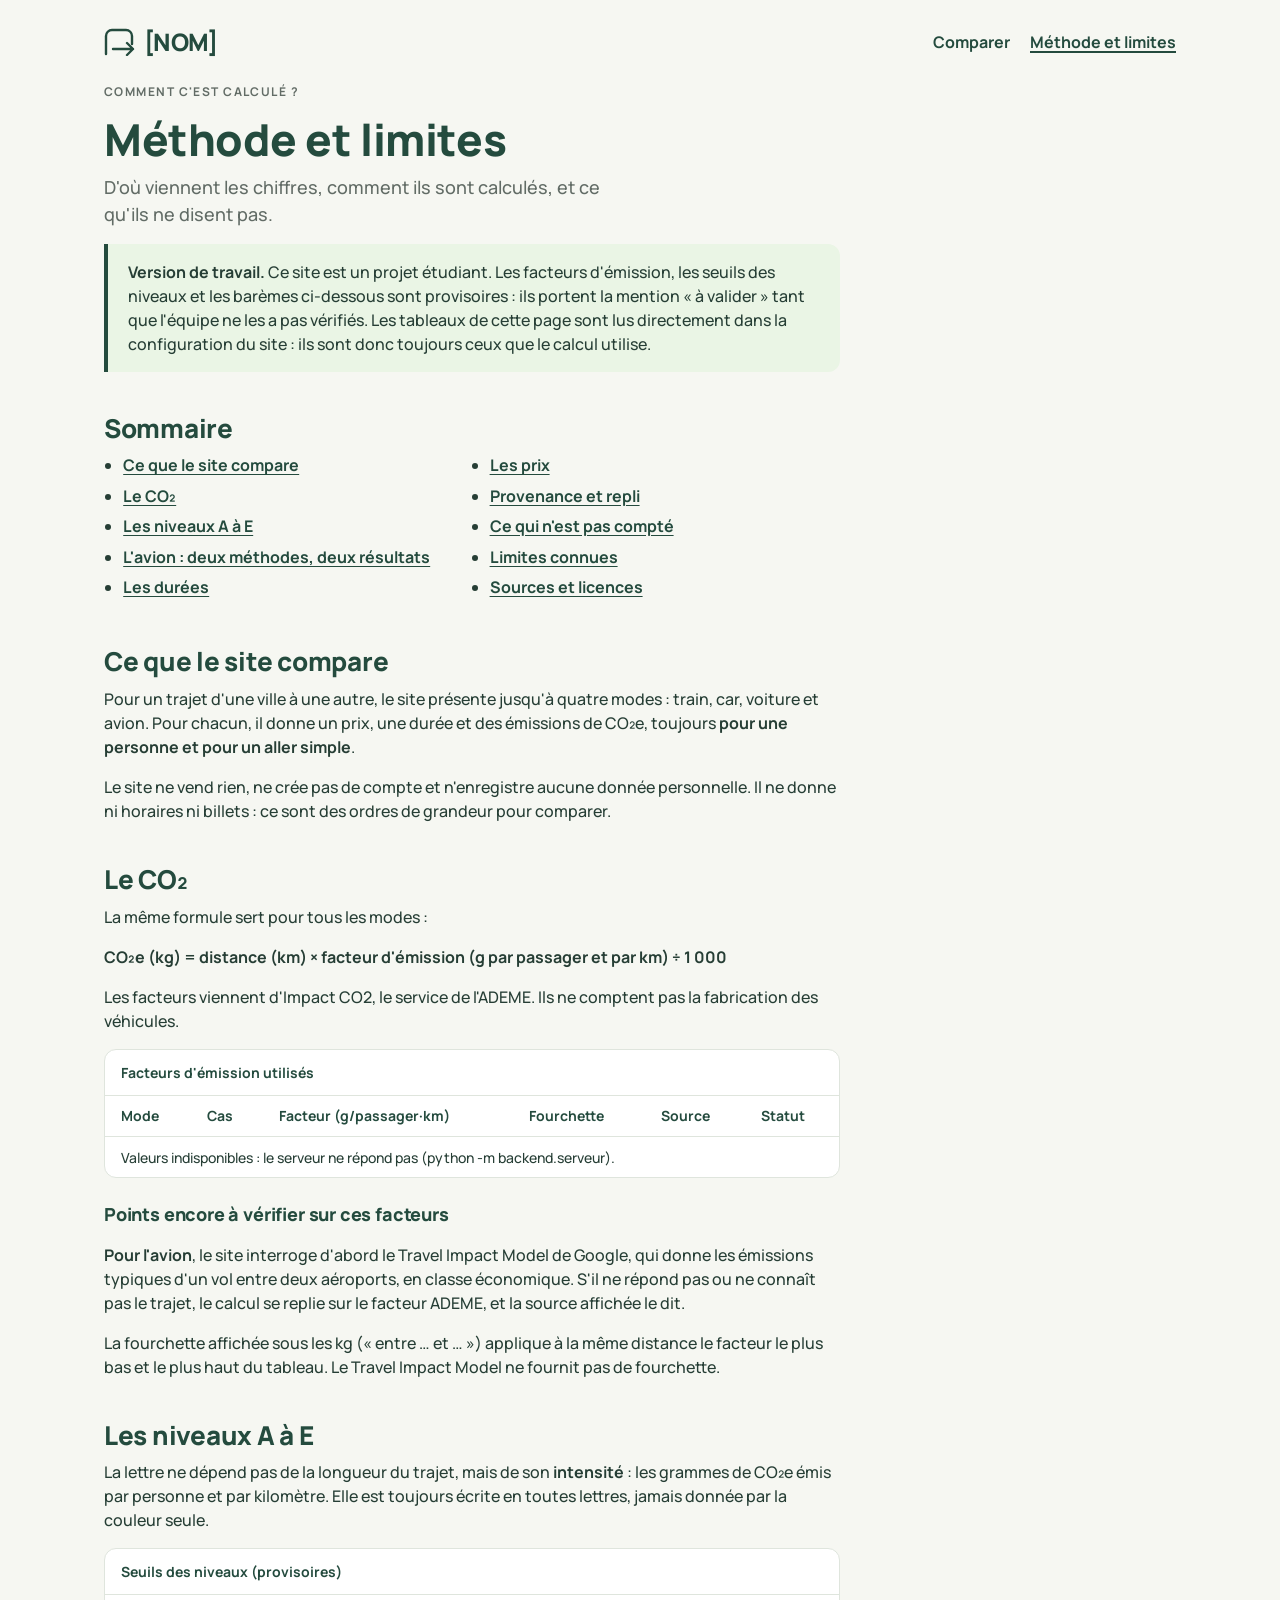
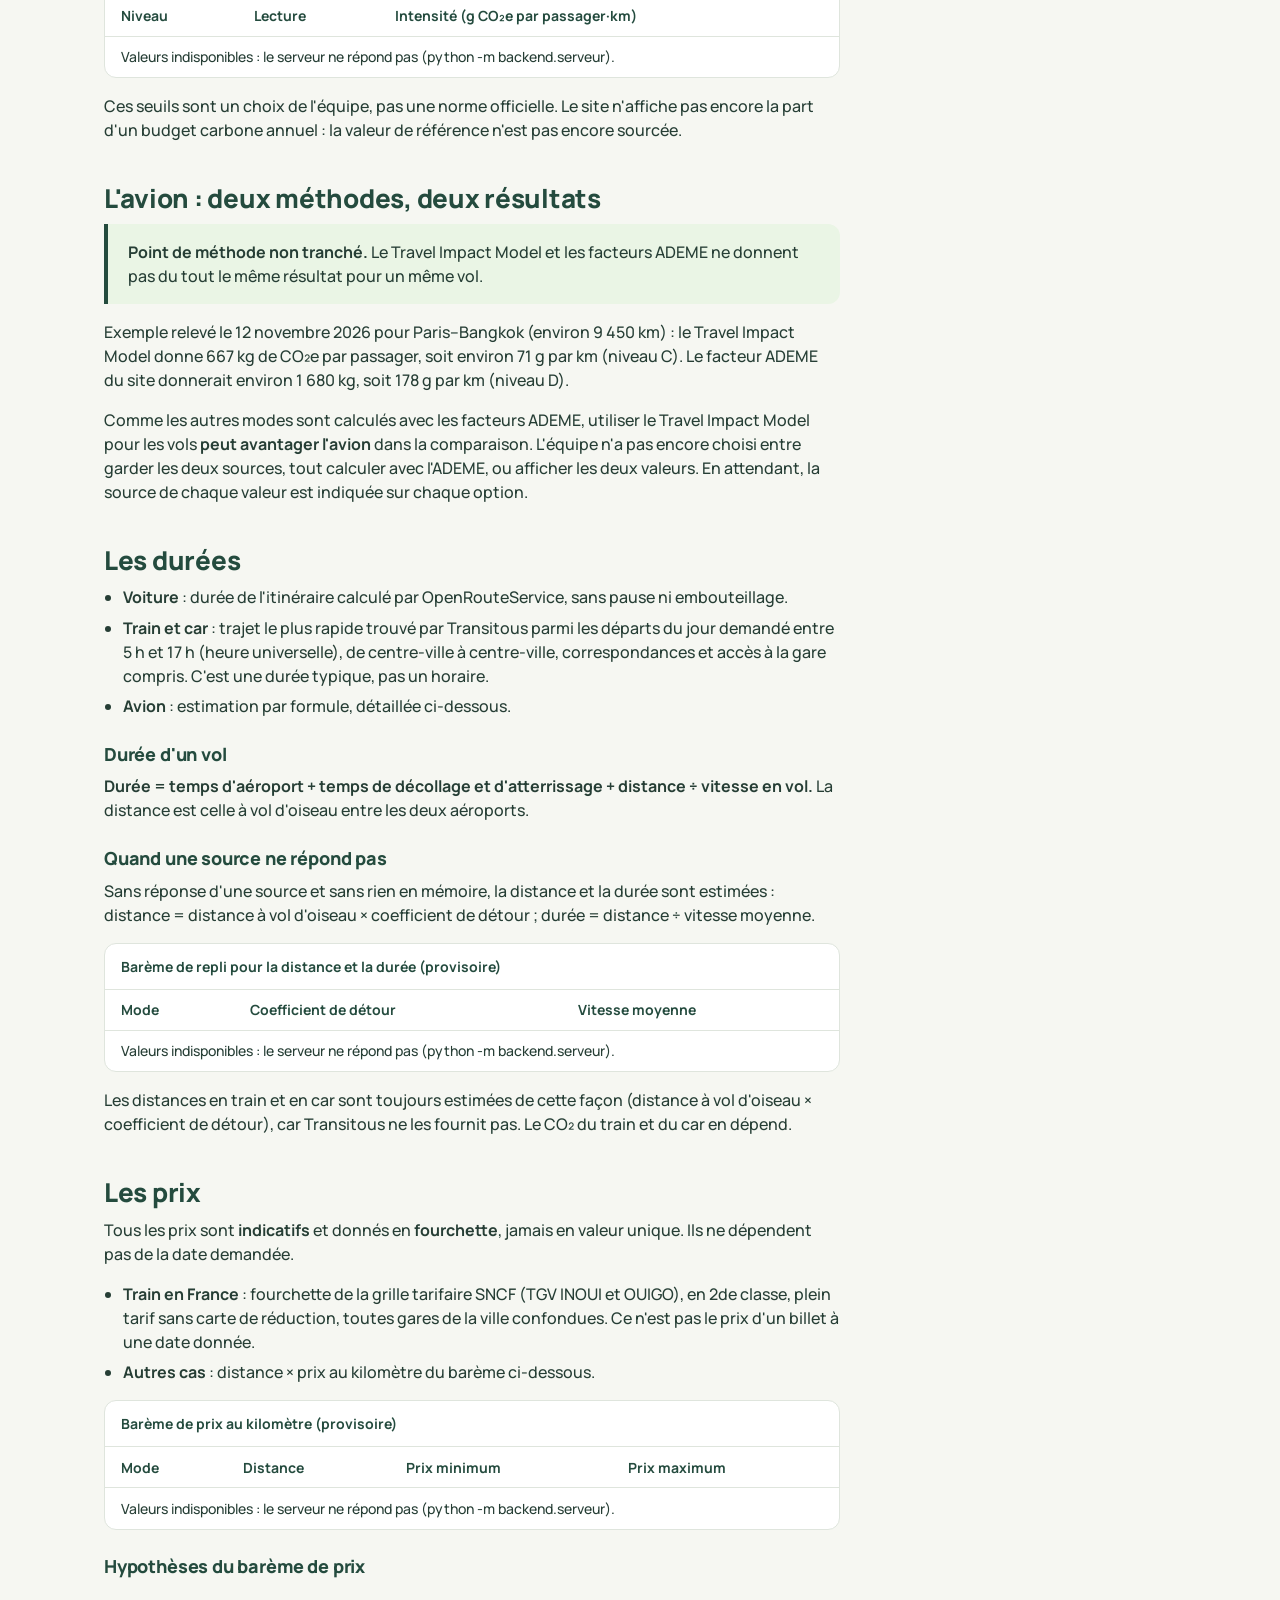
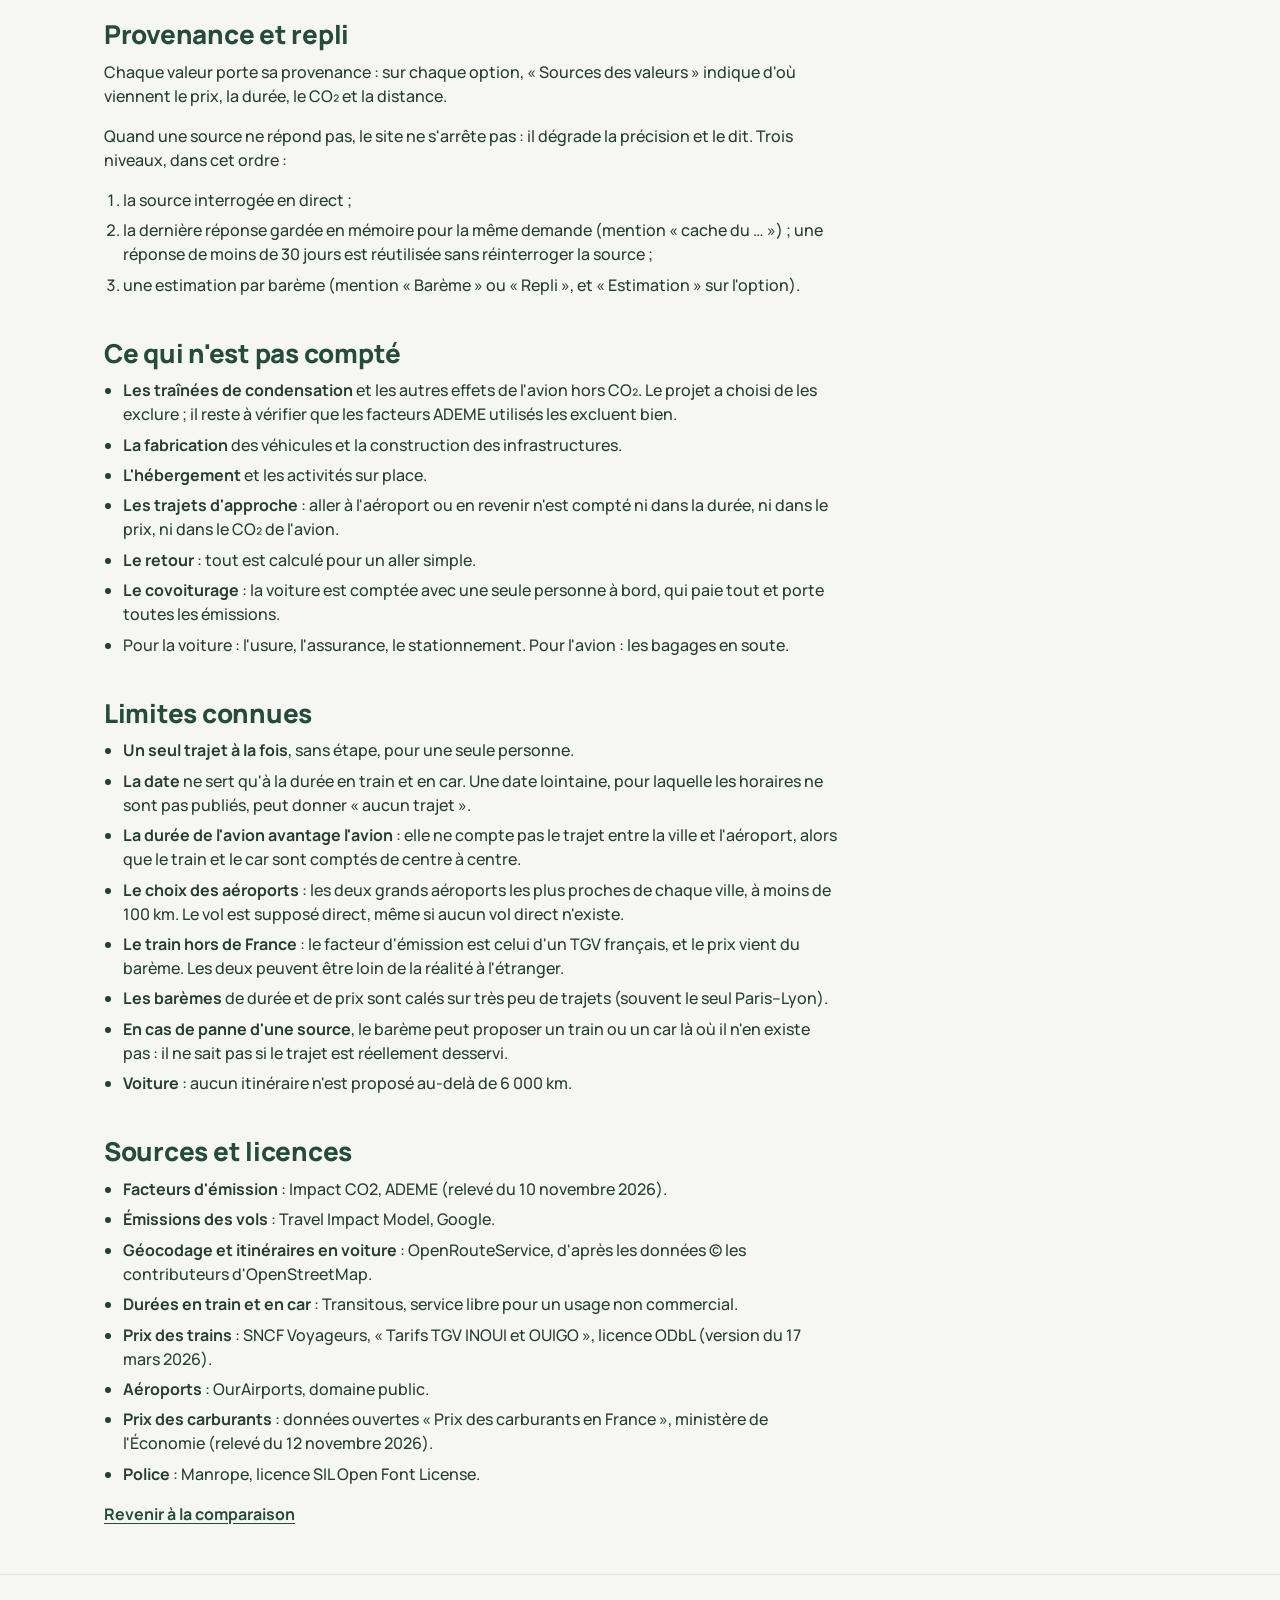
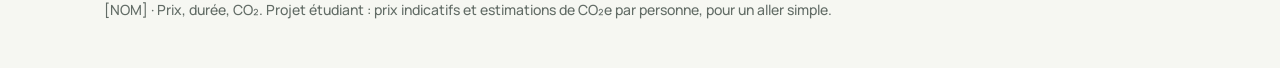
==== frontend/methode.html @ 6753807f "front" ====
<!DOCTYPE html>
<html lang="fr">
<head>
  <meta charset="utf-8">
  <meta name="viewport" content="width=device-width, initial-scale=1">
  <title>Méthode et limites · [NOM]</title>
  <link rel="stylesheet" href="style.css">
</head>
<body>
  <a class="evitement" href="#contenu">Aller au contenu</a>

  <header class="entete">
    <div class="largeur entete-ligne">
      <a class="logo" href="index.html">
        <svg aria-hidden="true" width="32" height="28" viewBox="0 0 32 28" fill="none" stroke="currentColor" stroke-width="2.4" stroke-linecap="round" stroke-linejoin="round">
          <path d="M2 26V8a6 6 0 0 1 6-6h14a6 6 0 0 1 6 6v8"/>
          <path d="M9 21h20M23 15l6 6-6 6"/>
        </svg>
        <span>[NOM]</span>
      </a>
      <nav aria-label="Navigation principale">
        <ul class="menu">
          <li><a href="index.html">Comparer</a></li>
          <li><a href="methode.html" aria-current="page">Méthode et limites</a></li>
        </ul>
      </nav>
    </div>
  </header>

  <main id="contenu" class="largeur">
    <div class="texte">
      <p class="surtitre">Comment c'est calculé ?</p>
      <h1>Méthode et limites</h1>
      <p class="chapeau">D'où viennent les chiffres, comment ils sont calculés, et ce qu'ils ne disent pas.</p>

      <div class="note">
        <p><strong>Version de travail.</strong> Ce site est un projet étudiant. Les facteurs d'émission, les seuils des niveaux et les barèmes ci-dessous sont provisoires : ils portent la mention « à valider » tant que l'équipe ne les a pas vérifiés. Les tableaux de cette page sont lus directement dans la configuration du site : ils sont donc toujours ceux que le calcul utilise.</p>
      </div>

      <nav aria-labelledby="titre-sommaire">
        <h2 id="titre-sommaire">Sommaire</h2>
        <ul class="liste sommaire">
          <li><a href="#perimetre">Ce que le site compare</a></li>
          <li><a href="#co2">Le CO₂</a></li>
          <li><a href="#niveaux">Les niveaux A à E</a></li>
          <li><a href="#ecart">L'avion : deux méthodes, deux résultats</a></li>
          <li><a href="#durees">Les durées</a></li>
          <li><a href="#prix">Les prix</a></li>
          <li><a href="#fiabilite">Provenance et repli</a></li>
          <li><a href="#exclusions">Ce qui n'est pas compté</a></li>
          <li><a href="#limites">Limites connues</a></li>
          <li><a href="#sources">Sources et licences</a></li>
        </ul>
      </nav>

      <h2 id="perimetre">Ce que le site compare</h2>
      <p>Pour un trajet d'une ville à une autre, le site présente jusqu'à quatre modes : train, car, voiture et avion. Pour chacun, il donne un prix, une durée et des émissions de CO₂e, toujours <strong>pour une personne et pour un aller simple</strong>.</p>
      <p>Le site ne vend rien, ne crée pas de compte et n'enregistre aucune donnée personnelle. Il ne donne ni horaires ni billets : ce sont des ordres de grandeur pour comparer.</p>

      <h2 id="co2">Le CO₂</h2>
      <p>La même formule sert pour tous les modes :</p>
      <p><strong>CO₂e (kg) = distance (km) × facteur d'émission (g par passager et par km) ÷ 1 000</strong></p>
      <p>Les facteurs viennent d'Impact CO2, le service de l'ADEME. Ils ne comptent pas la fabrication des véhicules.</p>
      <div class="cadre-tableau" tabindex="0" role="region" aria-labelledby="legende-facteurs">
        <table>
          <caption id="legende-facteurs">Facteurs d'émission utilisés</caption>
          <thead><tr><th scope="col">Mode</th><th scope="col">Cas</th><th scope="col">Facteur (g/passager·km)</th><th scope="col">Fourchette</th><th scope="col">Source</th><th scope="col">Statut</th></tr></thead>
          <tbody id="tableau-facteurs"><tr><td colspan="6">Chargement…</td></tr></tbody>
        </table>
      </div>
      <h3>Points encore à vérifier sur ces facteurs</h3>
      <ul id="facteurs-a-verifier" class="liste"></ul>
      <p><strong>Pour l'avion</strong>, le site interroge d'abord le Travel Impact Model de Google, qui donne les émissions typiques d'un vol entre deux aéroports, en classe économique. S'il ne répond pas ou ne connaît pas le trajet, le calcul se replie sur le facteur ADEME, et la source affichée le dit.</p>
      <p>La fourchette affichée sous les kg (« entre … et … ») applique à la même distance le facteur le plus bas et le plus haut du tableau. Le Travel Impact Model ne fournit pas de fourchette.</p>

      <h2 id="niveaux">Les niveaux A à E</h2>
      <p>La lettre ne dépend pas de la longueur du trajet, mais de son <strong>intensité</strong> : les grammes de CO₂e émis par personne et par kilomètre. Elle est toujours écrite en toutes lettres, jamais donnée par la couleur seule.</p>
      <div class="cadre-tableau" tabindex="0" role="region" aria-labelledby="legende-niveaux">
        <table>
          <caption id="legende-niveaux">Seuils des niveaux (provisoires)</caption>
          <thead><tr><th scope="col">Niveau</th><th scope="col">Lecture</th><th scope="col">Intensité (g CO₂e par passager·km)</th></tr></thead>
          <tbody id="tableau-niveaux"><tr><td colspan="3">Chargement…</td></tr></tbody>
        </table>
      </div>
      <p>Ces seuils sont un choix de l'équipe, pas une norme officielle. Le site n'affiche pas encore la part d'un budget carbone annuel : la valeur de référence n'est pas encore sourcée.</p>

      <h2 id="ecart">L'avion : deux méthodes, deux résultats</h2>
      <div class="note">
        <p><strong>Point de méthode non tranché.</strong> Le Travel Impact Model et les facteurs ADEME ne donnent pas du tout le même résultat pour un même vol.</p>
      </div>
      <p>Exemple relevé le 12 novembre 2026 pour Paris–Bangkok (environ 9 450 km) : le Travel Impact Model donne 667 kg de CO₂e par passager, soit environ 71 g par km (niveau C). Le facteur ADEME du site donnerait environ 1 680 kg, soit 178 g par km (niveau D).</p>
      <p>Comme les autres modes sont calculés avec les facteurs ADEME, utiliser le Travel Impact Model pour les vols <strong>peut avantager l'avion</strong> dans la comparaison. L'équipe n'a pas encore choisi entre garder les deux sources, tout calculer avec l'ADEME, ou afficher les deux valeurs. En attendant, la source de chaque valeur est indiquée sur chaque option.</p>

      <h2 id="durees">Les durées</h2>
      <ul class="liste">
        <li><strong>Voiture</strong> : durée de l'itinéraire calculé par OpenRouteService, sans pause ni embouteillage.</li>
        <li><strong>Train et car</strong> : trajet le plus rapide trouvé par Transitous parmi les départs du jour demandé entre 5 h et 17 h (heure universelle), de centre-ville à centre-ville, correspondances et accès à la gare compris. C'est une durée typique, pas un horaire.</li>
        <li><strong>Avion</strong> : estimation par formule, détaillée ci-dessous.</li>
      </ul>
      <h3>Durée d'un vol</h3>
      <p><strong>Durée = temps d'aéroport + temps de décollage et d'atterrissage + distance ÷ vitesse en vol.</strong> La distance est celle à vol d'oiseau entre les deux aéroports.</p>
      <ul id="hypotheses-avion" class="liste"></ul>
      <h3>Quand une source ne répond pas</h3>
      <p>Sans réponse d'une source et sans rien en mémoire, la distance et la durée sont estimées : distance = distance à vol d'oiseau × coefficient de détour ; durée = distance ÷ vitesse moyenne.</p>
      <div class="cadre-tableau" tabindex="0" role="region" aria-labelledby="legende-bareme">
        <table>
          <caption id="legende-bareme">Barème de repli pour la distance et la durée (provisoire)</caption>
          <thead><tr><th scope="col">Mode</th><th scope="col">Coefficient de détour</th><th scope="col">Vitesse moyenne</th></tr></thead>
          <tbody id="tableau-bareme"><tr><td colspan="3">Chargement…</td></tr></tbody>
        </table>
      </div>
      <p>Les distances en train et en car sont toujours estimées de cette façon (distance à vol d'oiseau × coefficient de détour), car Transitous ne les fournit pas. Le CO₂ du train et du car en dépend.</p>

      <h2 id="prix">Les prix</h2>
      <p>Tous les prix sont <strong>indicatifs</strong> et donnés en <strong>fourchette</strong>, jamais en valeur unique. Ils ne dépendent pas de la date demandée.</p>
      <ul class="liste">
        <li><strong>Train en France</strong> : fourchette de la grille tarifaire SNCF (TGV INOUI et OUIGO), en 2de classe, plein tarif sans carte de réduction, toutes gares de la ville confondues. Ce n'est pas le prix d'un billet à une date donnée.</li>
        <li><strong>Autres cas</strong> : distance × prix au kilomètre du barème ci-dessous.</li>
      </ul>
      <div class="cadre-tableau" tabindex="0" role="region" aria-labelledby="legende-prix">
        <table>
          <caption id="legende-prix">Barème de prix au kilomètre (provisoire)</caption>
          <thead><tr><th scope="col">Mode</th><th scope="col">Distance</th><th scope="col">Prix minimum</th><th scope="col">Prix maximum</th></tr></thead>
          <tbody id="tableau-prix"><tr><td colspan="4">Chargement…</td></tr></tbody>
        </table>
      </div>
      <h3>Hypothèses du barème de prix</h3>
      <div id="hypotheses-prix"></div>

      <h2 id="fiabilite">Provenance et repli</h2>
      <p>Chaque valeur porte sa provenance : sur chaque option, « Sources des valeurs » indique d'où viennent le prix, la durée, le CO₂ et la distance.</p>
      <p>Quand une source ne répond pas, le site ne s'arrête pas : il dégrade la précision et le dit. Trois niveaux, dans cet ordre :</p>
      <ol class="liste">
        <li>la source interrogée en direct ;</li>
        <li>la dernière réponse gardée en mémoire pour la même demande (mention « cache du … ») ; une réponse de moins de 30 jours est réutilisée sans réinterroger la source ;</li>
        <li>une estimation par barème (mention « Barème » ou « Repli », et « Estimation » sur l'option).</li>
      </ol>

      <h2 id="exclusions">Ce qui n'est pas compté</h2>
      <ul class="liste">
        <li><strong>Les traînées de condensation</strong> et les autres effets de l'avion hors CO₂. Le projet a choisi de les exclure ; il reste à vérifier que les facteurs ADEME utilisés les excluent bien.</li>
        <li><strong>La fabrication</strong> des véhicules et la construction des infrastructures.</li>
        <li><strong>L'hébergement</strong> et les activités sur place.</li>
        <li><strong>Les trajets d'approche</strong> : aller à l'aéroport ou en revenir n'est compté ni dans la durée, ni dans le prix, ni dans le CO₂ de l'avion.</li>
        <li><strong>Le retour</strong> : tout est calculé pour un aller simple.</li>
        <li><strong>Le covoiturage</strong> : la voiture est comptée avec une seule personne à bord, qui paie tout et porte toutes les émissions.</li>
        <li>Pour la voiture : l'usure, l'assurance, le stationnement. Pour l'avion : les bagages en soute.</li>
      </ul>

      <h2 id="limites">Limites connues</h2>
      <ul class="liste">
        <li><strong>Un seul trajet à la fois</strong>, sans étape, pour une seule personne.</li>
        <li><strong>La date</strong> ne sert qu'à la durée en train et en car. Une date lointaine, pour laquelle les horaires ne sont pas publiés, peut donner « aucun trajet ».</li>
        <li><strong>La durée de l'avion avantage l'avion</strong> : elle ne compte pas le trajet entre la ville et l'aéroport, alors que le train et le car sont comptés de centre à centre.</li>
        <li><strong>Le choix des aéroports</strong> : les deux grands aéroports les plus proches de chaque ville, à moins de 100 km. Le vol est supposé direct, même si aucun vol direct n'existe.</li>
        <li><strong>Le train hors de France</strong> : le facteur d'émission est celui d'un TGV français, et le prix vient du barème. Les deux peuvent être loin de la réalité à l'étranger.</li>
        <li><strong>Les barèmes</strong> de durée et de prix sont calés sur très peu de trajets (souvent le seul Paris–Lyon).</li>
        <li><strong>En cas de panne d'une source</strong>, le barème peut proposer un train ou un car là où il n'en existe pas : il ne sait pas si le trajet est réellement desservi.</li>
        <li><strong>Voiture</strong> : aucun itinéraire n'est proposé au-delà de 6 000 km.</li>
      </ul>

      <h2 id="sources">Sources et licences</h2>
      <ul class="liste">
        <li><strong>Facteurs d'émission</strong> : Impact CO2, ADEME (relevé du 10 novembre 2026).</li>
        <li><strong>Émissions des vols</strong> : Travel Impact Model, Google.</li>
        <li><strong>Géocodage et itinéraires en voiture</strong> : OpenRouteService, d'après les données © les contributeurs d'OpenStreetMap.</li>
        <li><strong>Durées en train et en car</strong> : Transitous, service libre pour un usage non commercial.</li>
        <li><strong>Prix des trains</strong> : SNCF Voyageurs, « Tarifs TGV INOUI et OUIGO », licence ODbL (version du 17 mars 2026).</li>
        <li><strong>Aéroports</strong> : OurAirports, domaine public.</li>
        <li><strong>Prix des carburants</strong> : données ouvertes « Prix des carburants en France », ministère de l'Économie (relevé du 12 novembre 2026).</li>
        <li><strong>Police</strong> : Manrope, licence SIL Open Font License.</li>
      </ul>
      <p><a href="index.html">Revenir à la comparaison</a></p>
    </div>
  </main>

  <footer class="pied">
    <div class="largeur">
      <p>[NOM] · Prix, durée, CO₂. Projet étudiant : prix indicatifs et estimations de CO₂e par personne, pour un aller simple.</p>
    </div>
  </footer>

  <script src="methode.js"></script>
</body>
</html>
---- frontend/style.css ----
/* Styles du comparateur, d'après la direction artistique (dossier DA/).
   Mobile d'abord : la mise en page de base est celle du téléphone, les écrans
   plus larges sont gérés à la fin du fichier.
   Les tailles sont en rem pour suivre la taille de texte choisie par l'utilisateur. */

/* --- Police (Manrope, licence OFL, hébergée ici : aucun appel à un site extérieur) --- */
@font-face {
  font-family: "Manrope";
  src: url("polices/Manrope-Variable.ttf") format("truetype");
  font-weight: 200 800;
  font-display: swap;
}

/* --- Couleurs et mesures de la DA --- */
:root {
  --foret: #244B3E;
  --foret-survol: #193B30;
  --lime: #C9ED89;
  --creme: #F6F7F2;
  --blanc: #FFFFFF;
  --gris-chaud: #626C66;   /* textes secondaires : 5,4:1 sur blanc */
  --vert-pale: #EAF5E5;
  --texte: #263E35;
  --filet: #DFE5DD;
  --bord-champ: #717A73;   /* contour des champs : au moins 3:1 sur blanc */
  --pastille: #F0F3EF;
  --focus: #466C51;
  --erreur: #B33842;
  --erreur-fond: #FBECEE;
  --encre-co2: #10261D;

  /* Échelle CO2 : toujours accompagnée de la lettre, jamais la couleur seule. */
  --niveau-a: #279B6A;
  --niveau-b: #8FB747;
  --niveau-c: #E3C536;
  --niveau-d: #F18B32;
  --niveau-e: #D96A78;

  --rayon-carte: 16px;
  --rayon-champ: 12px;
  --ombre: 0 4px 20px #244B3E0A;
}

* { box-sizing: border-box; }

body {
  margin: 0;
  font-family: "Manrope", system-ui, -apple-system, "Segoe UI", sans-serif;
  font-size: 1rem;
  font-weight: 500;
  line-height: 1.5;
  color: var(--texte);
  background: var(--creme);
}

.largeur { max-width: 70rem; margin: 0 auto; padding: 0 1.5rem; }

h1, h2, h3 { color: var(--foret); font-weight: 800; letter-spacing: -0.01em; margin: 0 0 0.5rem; }
h1 { font-size: 2rem; line-height: 1.19; }
h2 { font-size: 1.625rem; line-height: 1.3; }
h3 { font-size: 1.125rem; line-height: 1.35; }
p { margin: 0 0 1rem; }

a { color: var(--foret); font-weight: 700; text-underline-offset: 0.2em; }
a:hover { color: var(--foret-survol); text-decoration-thickness: 2px; }

/* Focus clavier : contour de 3 px toujours visible, sur tous les éléments. */
:focus-visible { outline: 3px solid var(--focus); outline-offset: 3px; border-radius: 4px; }

/* La règle [hidden] du navigateur est faible : on la renforce. */
[hidden] { display: none !important; }

.evitement {
  position: absolute; left: 1rem; top: -4rem;
  background: var(--foret); color: var(--blanc);
  padding: 0.75rem 1rem; border-radius: var(--rayon-champ); z-index: 10;
}
.evitement:focus { top: 1rem; color: var(--blanc); }

/* --- En-tête et pied --- */
.entete-ligne {
  display: flex; flex-wrap: wrap; align-items: center; justify-content: space-between;
  gap: 0.5rem 1.5rem; padding-top: 1.25rem; padding-bottom: 1.25rem;
}
.logo {
  display: inline-flex; align-items: center; gap: 0.5rem;
  font-size: 1.5rem; font-weight: 800; letter-spacing: -0.03em; text-decoration: none;
}
.menu { display: flex; flex-wrap: wrap; gap: 0.25rem 1.25rem; list-style: none; margin: 0; padding: 0; }
.menu a { display: inline-block; padding: 0.6rem 0; text-decoration: none; }
.menu a:hover { text-decoration: underline; }
/* Page en cours : soulignée (pas seulement une couleur). */
.menu a[aria-current="page"] { text-decoration: underline; text-decoration-thickness: 2px; }

.pied { margin-top: 3rem; padding: 1.5rem 0 2rem; border-top: 1px solid var(--filet); font-size: 0.875rem; color: var(--gris-chaud); }

main > section, main > form { margin-bottom: 2rem; }

/* --- Textes --- */
.surtitre {
  font-size: 0.75rem; font-weight: 700; letter-spacing: 0.12em; text-transform: uppercase;
  color: var(--gris-chaud); margin: 0 0 0.75rem;
}
.chapeau { font-size: 1.125rem; color: var(--gris-chaud); max-width: 34rem; }
.meta { font-size: 0.875rem; color: var(--gris-chaud); }
.aide { font-size: 0.875rem; color: var(--gris-chaud); margin: 0.75rem 0 0; text-align: center; }

/* --- Cartes --- */
.carte {
  background: var(--blanc); border-radius: var(--rayon-carte); box-shadow: var(--ombre);
  padding: 1.25rem; margin-bottom: 1rem;
}
.liste { margin: 0 0 1rem; padding-left: 1.2rem; }
.liste li { margin-bottom: 0.4rem; }

/* --- Formulaire de recherche --- */
.recherche { padding: 1.5rem; }
.champs { display: grid; gap: 1rem; margin-bottom: 1.25rem; }
.champ label { display: block; font-size: 0.875rem; color: var(--gris-chaud); margin-bottom: 0.25rem; }
.champ input {
  width: 100%; min-height: 3rem; padding: 0.6rem 0.9rem;
  font: inherit; font-weight: 700; color: var(--foret);
  background: var(--blanc); border: 1px solid var(--bord-champ); border-radius: var(--rayon-champ);
}
.champ input::placeholder { color: var(--gris-chaud); font-weight: 500; opacity: 1; }
.champ input:hover { border-color: var(--foret); }
/* Champ en erreur : filet plus épais ET message écrit (pas seulement du rouge). */
.champ input[aria-invalid="true"] { border: 2px solid var(--erreur); }
.message-erreur { color: var(--erreur); font-size: 0.875rem; font-weight: 700; margin: 0.35rem 0 0; }

.bouton {
  display: inline-flex; align-items: center; justify-content: center; gap: 0.6rem;
  width: 100%; min-height: 3rem; padding: 0.6rem 1.25rem;
  font: inherit; font-weight: 700; border: 2px solid transparent; border-radius: var(--rayon-champ); cursor: pointer;
}
.bouton-principal { background: var(--foret); color: var(--blanc); }
.bouton-principal:hover { background: var(--foret-survol); }
.bouton[disabled] { background: #E4E8E1; color: #717A73; cursor: not-allowed; }

/* --- États --- */
.etat { min-height: 1.5rem; font-weight: 700; color: var(--foret); }
.encart-erreur {
  background: var(--erreur-fond); color: var(--erreur); border: 2px solid var(--erreur);
  border-radius: var(--rayon-champ); padding: 1rem 1.25rem; margin-bottom: 1.5rem; font-weight: 700;
}

/* --- Résultats : une carte par mode, toutes sur le même modèle --- */
#titre-resultats { margin-bottom: 0.25rem; }
.options { list-style: none; margin: 1.25rem 0 1rem; padding: 0; display: grid; gap: 1rem; }
.option { margin: 0; display: flex; flex-direction: column; }

.option-tete { display: flex; align-items: flex-start; gap: 0.75rem; }
.picto {
  flex: none; width: 2.5rem; height: 2.5rem; border-radius: 10px; background: var(--pastille);
  display: grid; place-items: center; color: var(--foret);
}
.option-nom { flex: 1; min-width: 0; }
.option-nom h3 { margin: 0.35rem 0 0.25rem; }
.badges { display: flex; flex-wrap: wrap; gap: 0.35rem; list-style: none; margin: 0; padding: 0; }
.badge {
  background: var(--vert-pale); color: var(--foret); border-radius: 6px;
  font-size: 0.75rem; font-weight: 700; padding: 0.15rem 0.5rem;
}

/* Les valeurs sont une liste « nom → valeur » (dl) : le nom est lu avant chaque valeur. */
.valeurs { margin: 1rem 0 0; display: grid; gap: 0.75rem; }
.valeur { border-top: 1px solid var(--filet); padding-top: 0.75rem; }
.valeur dt { font-size: 0.75rem; font-weight: 700; letter-spacing: 0.08em; text-transform: uppercase; color: var(--gris-chaud); }
.valeur dd { margin: 0.15rem 0 0; }
.chiffre { font-size: 1.5rem; font-weight: 800; color: var(--foret); line-height: 1.3; }
.precision { display: block; font-size: 0.875rem; color: var(--gris-chaud); }

.co2 { display: flex; align-items: center; gap: 0.75rem; }
.lettre {
  flex: none; width: 2.5rem; height: 2.5rem; border-radius: 8px;
  display: grid; place-items: center;
  font-size: 1.25rem; font-weight: 800; color: var(--encre-co2);
  border: 1px solid var(--encre-co2);
}
.lettre-a { background: var(--niveau-a); }
.lettre-b { background: var(--niveau-b); }
.lettre-c { background: var(--niveau-c); }
.lettre-d { background: var(--niveau-d); }
.lettre-e { background: var(--niveau-e); }

/* Sources : dépliables, pour ne pas noyer la carte. */
.sources { margin-top: 1rem; border-top: 1px solid var(--filet); padding-top: 0.5rem; }
.sources summary { cursor: pointer; font-weight: 700; color: var(--foret); padding: 0.6rem 0; min-height: 2.75rem; }
.sources dl { margin: 0; font-size: 0.875rem; }
.sources dt { font-weight: 700; margin-top: 0.5rem; }
.sources dd { margin: 0; color: var(--gris-chaud); overflow-wrap: anywhere; }

/* Légende de l'échelle A à E */
.echelle { list-style: none; margin: 0; padding: 0; display: grid; gap: 0.5rem; }
.echelle li { display: flex; align-items: center; gap: 0.75rem; }
.echelle .lettre { width: 2rem; height: 2rem; font-size: 1rem; }

/* Repères de l'accueil */
.reperes { list-style: none; margin: 0 0 1rem; padding: 0; display: grid; grid-template-columns: repeat(auto-fit, minmax(9rem, 1fr)); gap: 1rem; }
.reperes strong { display: block; color: var(--foret); font-weight: 800; }
.reperes span { font-size: 0.875rem; color: var(--gris-chaud); }

/* --- Page « Méthode et limites » --- */
.texte { max-width: 46rem; }
.texte h2 { margin-top: 2.5rem; }
.texte h3 { margin-top: 1.5rem; }
.sommaire { columns: 2 14rem; }
.note {
  background: var(--vert-pale); border-left: 4px solid var(--foret); border-radius: 0 var(--rayon-champ) var(--rayon-champ) 0;
  padding: 1rem 1.25rem; margin: 0 0 1rem;
}
.note p:last-child { margin-bottom: 0; }

/* Un tableau large défile dans son cadre, sans faire défiler toute la page. */
.cadre-tableau { overflow-x: auto; margin: 0 0 1rem; background: var(--blanc); border-radius: var(--rayon-champ); border: 1px solid var(--filet); }
table { border-collapse: collapse; width: 100%; font-size: 0.875rem; }
caption { text-align: left; font-weight: 700; color: var(--foret); padding: 0.75rem 1rem; }
th, td { text-align: left; vertical-align: top; padding: 0.6rem 1rem; border-top: 1px solid var(--filet); }
thead th { color: var(--foret); white-space: nowrap; }
tbody th { color: var(--foret); }

/* --- Écrans plus larges --- */
@media (min-width: 44rem) {
  h1 { font-size: 2.75rem; }
  .champs { grid-template-columns: 1fr 1fr 1fr; }
  .bouton { width: auto; min-width: 14rem; }
  .aide { text-align: left; }
  /* Les options passent côte à côte : c'est là que la comparaison se lit le mieux. */
  .options { grid-template-columns: repeat(auto-fit, minmax(15rem, 1fr)); }
}
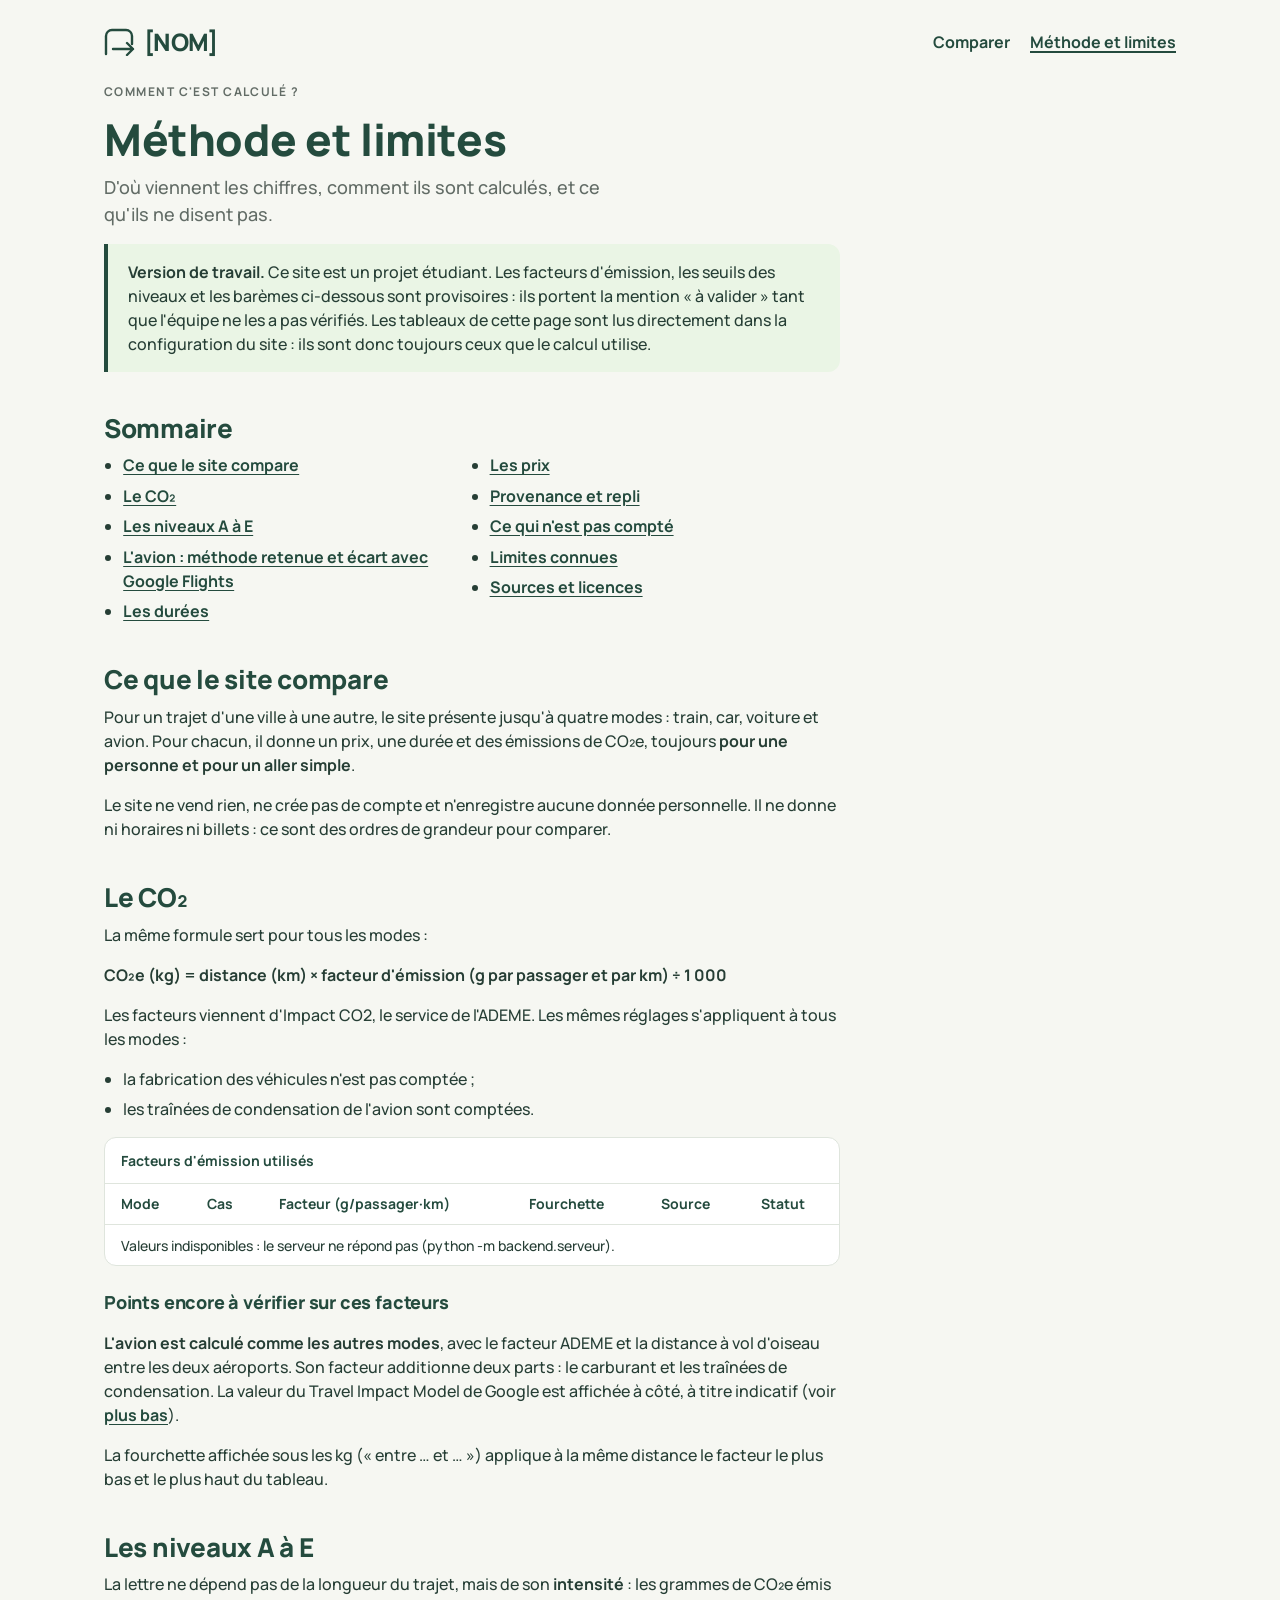
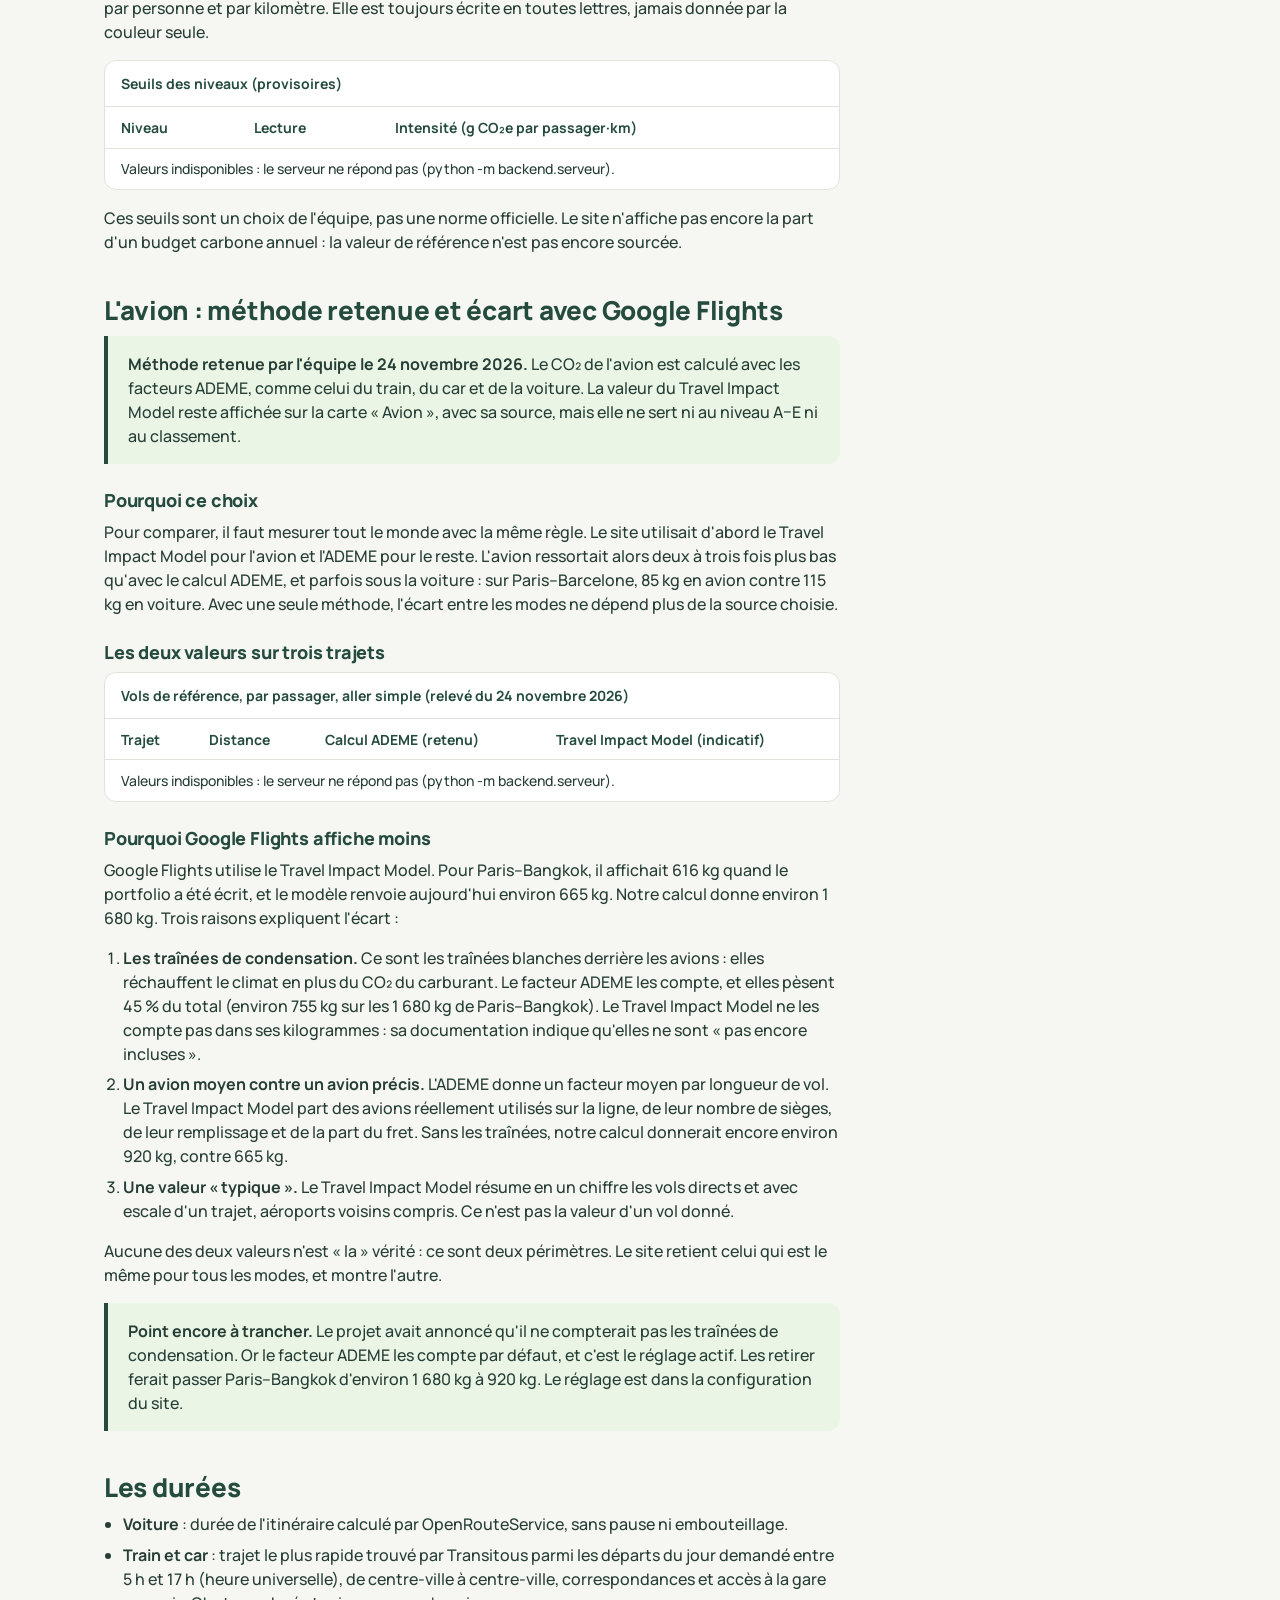
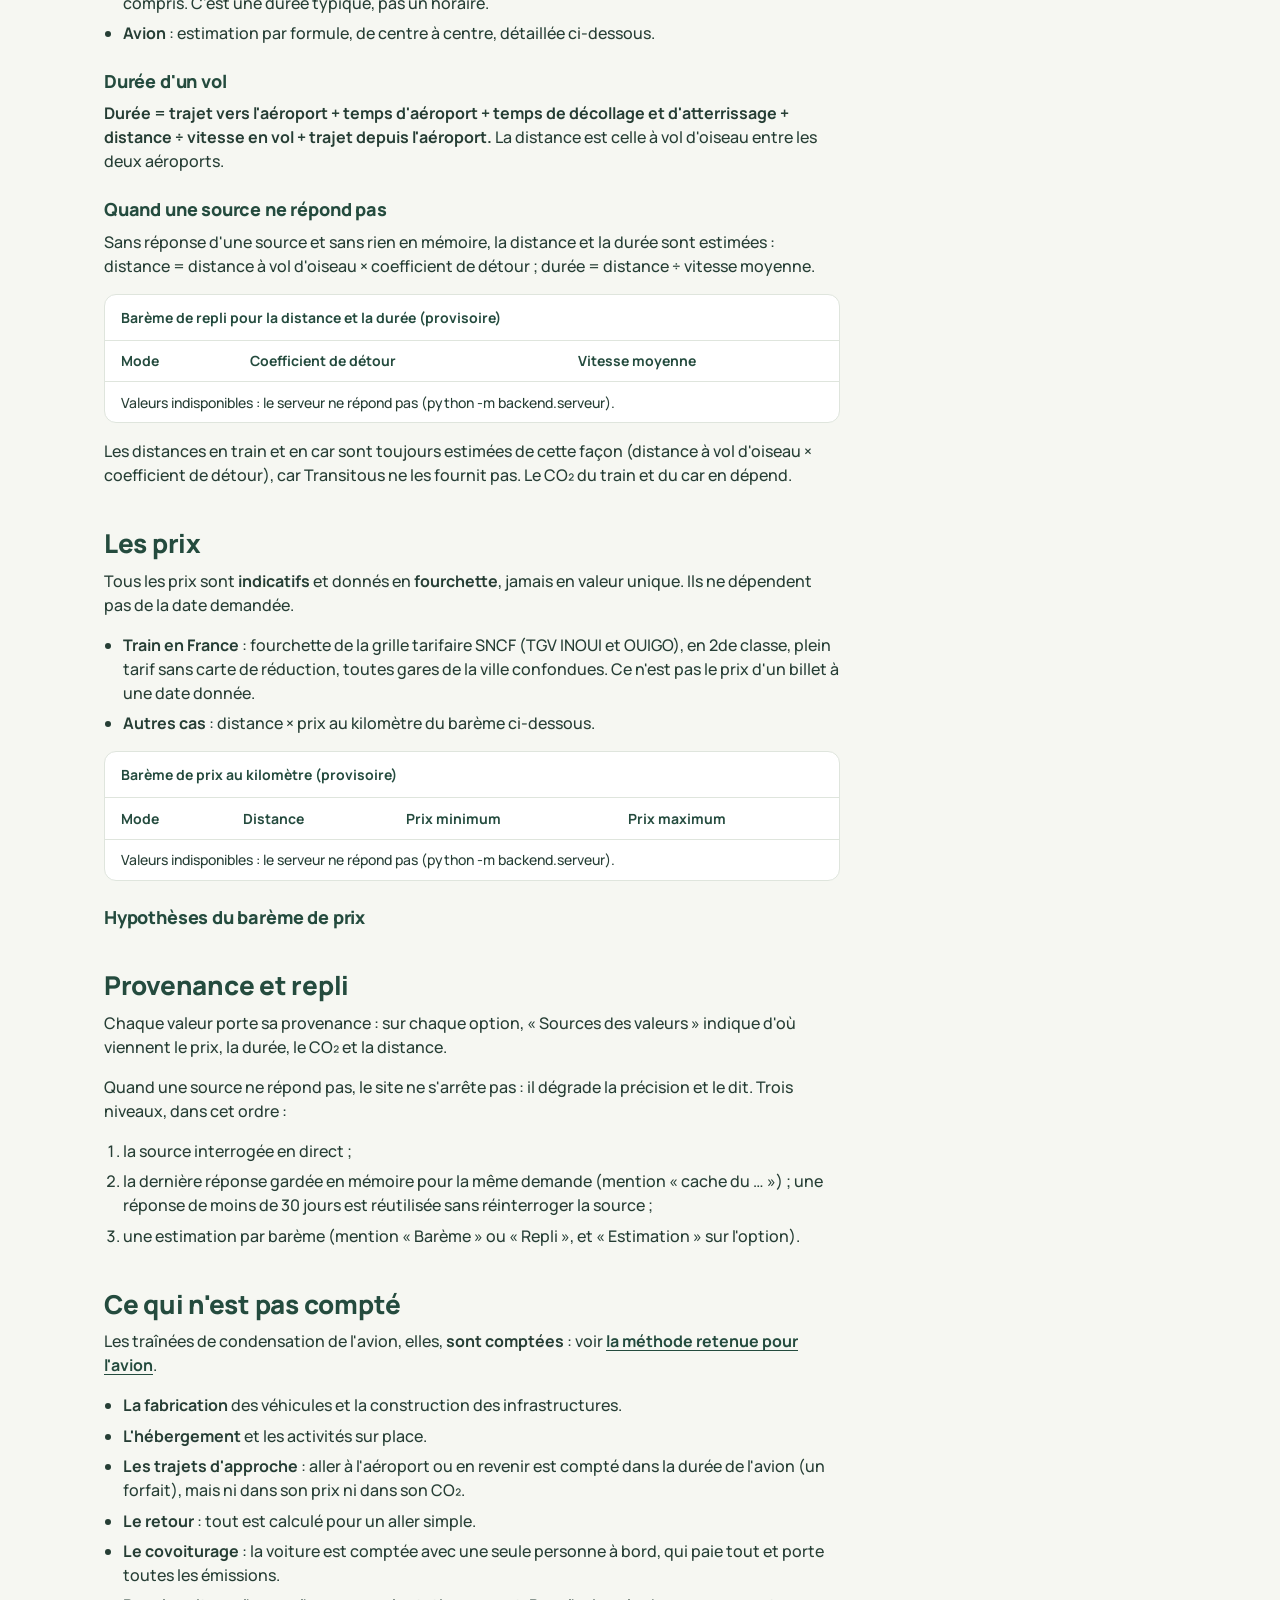
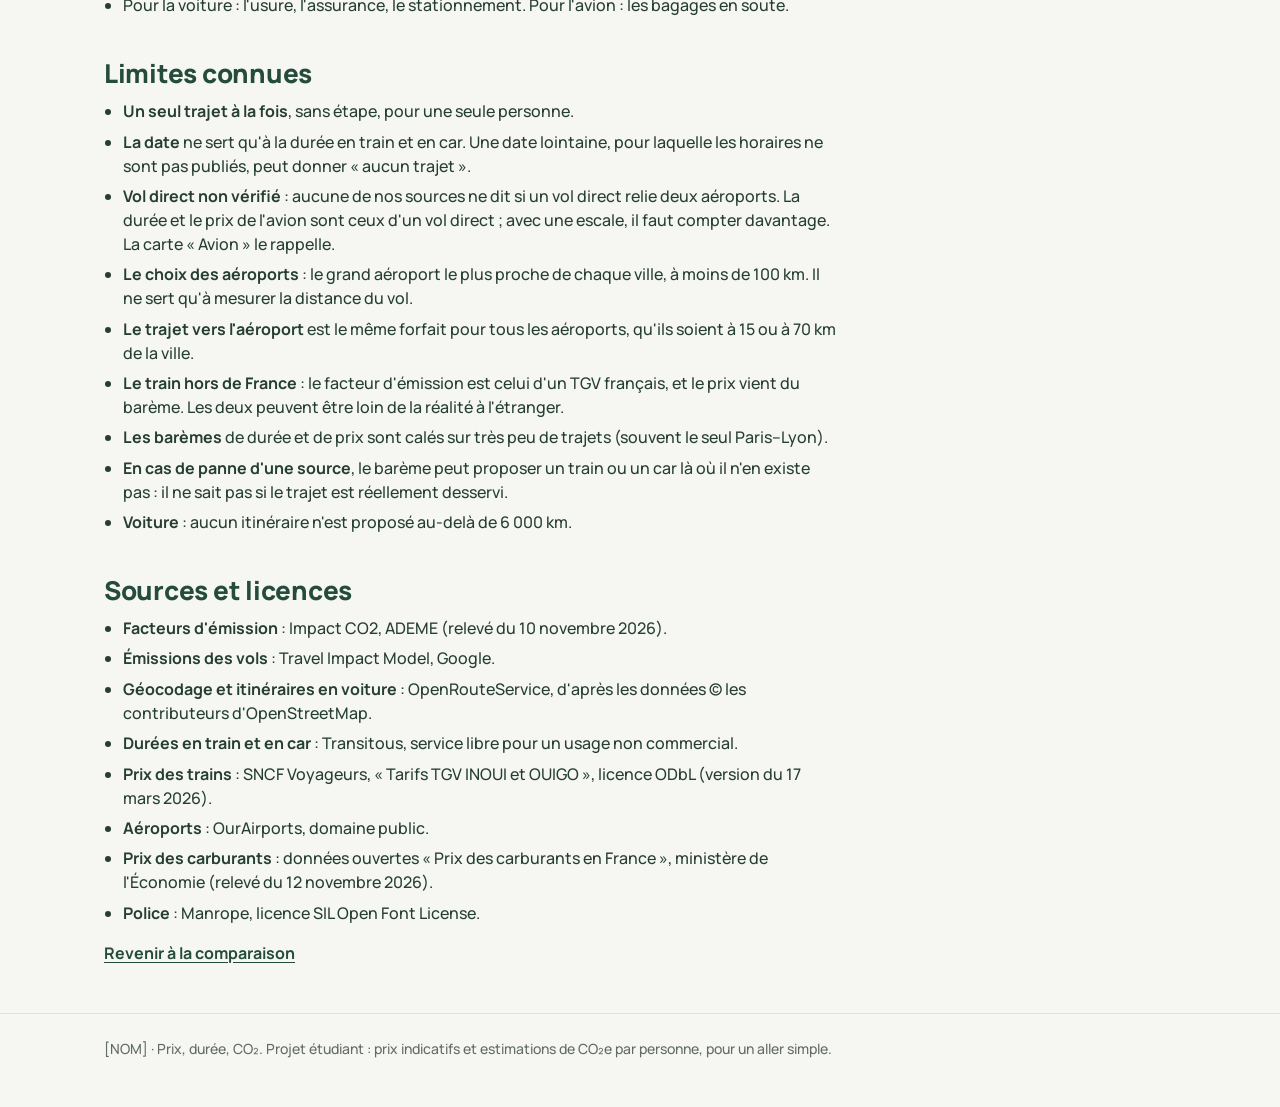
==== commit 78a31de2: "ajout API impact CO2, menu déroulant recherche, calcul CO2 avec ADEME" ====
--- a/frontend/methode.html
+++ b/frontend/methode.html
@@ -43,7 +43,7 @@
           <li><a href="#perimetre">Ce que le site compare</a></li>
           <li><a href="#co2">Le CO₂</a></li>
           <li><a href="#niveaux">Les niveaux A à E</a></li>
-          <li><a href="#ecart">L'avion : deux méthodes, deux résultats</a></li>
+          <li><a href="#ecart">L'avion : méthode retenue et écart avec Google Flights</a></li>
           <li><a href="#durees">Les durées</a></li>
           <li><a href="#prix">Les prix</a></li>
           <li><a href="#fiabilite">Provenance et repli</a></li>
@@ -60,7 +60,11 @@
       <h2 id="co2">Le CO₂</h2>
       <p>La même formule sert pour tous les modes :</p>
       <p><strong>CO₂e (kg) = distance (km) × facteur d'émission (g par passager et par km) ÷ 1 000</strong></p>
-      <p>Les facteurs viennent d'Impact CO2, le service de l'ADEME. Ils ne comptent pas la fabrication des véhicules.</p>
+      <p>Les facteurs viennent d'Impact CO2, le service de l'ADEME. Les mêmes réglages s'appliquent à tous les modes :</p>
+      <ul id="options-ademe" class="liste">
+        <li>la fabrication des véhicules n'est pas comptée ;</li>
+        <li>les traînées de condensation de l'avion sont comptées.</li>
+      </ul>
       <div class="cadre-tableau" tabindex="0" role="region" aria-labelledby="legende-facteurs">
         <table>
           <caption id="legende-facteurs">Facteurs d'émission utilisés</caption>
@@ -70,8 +74,8 @@
       </div>
       <h3>Points encore à vérifier sur ces facteurs</h3>
       <ul id="facteurs-a-verifier" class="liste"></ul>
-      <p><strong>Pour l'avion</strong>, le site interroge d'abord le Travel Impact Model de Google, qui donne les émissions typiques d'un vol entre deux aéroports, en classe économique. S'il ne répond pas ou ne connaît pas le trajet, le calcul se replie sur le facteur ADEME, et la source affichée le dit.</p>
-      <p>La fourchette affichée sous les kg (« entre … et … ») applique à la même distance le facteur le plus bas et le plus haut du tableau. Le Travel Impact Model ne fournit pas de fourchette.</p>
+      <p><strong>L'avion est calculé comme les autres modes</strong>, avec le facteur ADEME et la distance à vol d'oiseau entre les deux aéroports. Son facteur additionne deux parts : le carburant et les traînées de condensation. La valeur du Travel Impact Model de Google est affichée à côté, à titre indicatif (voir <a href="#ecart">plus bas</a>).</p>
+      <p>La fourchette affichée sous les kg (« entre … et … ») applique à la même distance le facteur le plus bas et le plus haut du tableau.</p>
 
       <h2 id="niveaux">Les niveaux A à E</h2>
       <p>La lettre ne dépend pas de la longueur du trajet, mais de son <strong>intensité</strong> : les grammes de CO₂e émis par personne et par kilomètre. Elle est toujours écrite en toutes lettres, jamais donnée par la couleur seule.</p>
@@ -84,21 +88,40 @@
       </div>
       <p>Ces seuils sont un choix de l'équipe, pas une norme officielle. Le site n'affiche pas encore la part d'un budget carbone annuel : la valeur de référence n'est pas encore sourcée.</p>
 
-      <h2 id="ecart">L'avion : deux méthodes, deux résultats</h2>
+      <h2 id="ecart">L'avion : méthode retenue et écart avec Google Flights</h2>
       <div class="note">
-        <p><strong>Point de méthode non tranché.</strong> Le Travel Impact Model et les facteurs ADEME ne donnent pas du tout le même résultat pour un même vol.</p>
-      </div>
-      <p>Exemple relevé le 12 novembre 2026 pour Paris–Bangkok (environ 9 450 km) : le Travel Impact Model donne 667 kg de CO₂e par passager, soit environ 71 g par km (niveau C). Le facteur ADEME du site donnerait environ 1 680 kg, soit 178 g par km (niveau D).</p>
-      <p>Comme les autres modes sont calculés avec les facteurs ADEME, utiliser le Travel Impact Model pour les vols <strong>peut avantager l'avion</strong> dans la comparaison. L'équipe n'a pas encore choisi entre garder les deux sources, tout calculer avec l'ADEME, ou afficher les deux valeurs. En attendant, la source de chaque valeur est indiquée sur chaque option.</p>
+        <p><strong>Méthode retenue par l'équipe le 24 novembre 2026.</strong> <span id="methode-avion-active">Le CO₂ de l'avion est calculé avec les facteurs ADEME, comme celui du train, du car et de la voiture.</span> La valeur du Travel Impact Model reste affichée sur la carte « Avion », avec sa source, mais elle ne sert ni au niveau A–E ni au classement.</p>
+      </div>
+      <h3>Pourquoi ce choix</h3>
+      <p>Pour comparer, il faut mesurer tout le monde avec la même règle. Le site utilisait d'abord le Travel Impact Model pour l'avion et l'ADEME pour le reste. L'avion ressortait alors deux à trois fois plus bas qu'avec le calcul ADEME, et parfois sous la voiture : sur Paris–Barcelone, 85 kg en avion contre 115 kg en voiture. Avec une seule méthode, l'écart entre les modes ne dépend plus de la source choisie.</p>
+      <h3>Les deux valeurs sur trois trajets</h3>
+      <div class="cadre-tableau" tabindex="0" role="region" aria-labelledby="legende-reference">
+        <table>
+          <caption id="legende-reference">Vols de référence, par passager, aller simple (relevé du 24 novembre 2026)</caption>
+          <thead><tr><th scope="col">Trajet</th><th scope="col">Distance</th><th scope="col">Calcul ADEME (retenu)</th><th scope="col">Travel Impact Model (indicatif)</th></tr></thead>
+          <tbody id="tableau-reference"><tr><td colspan="4">Chargement…</td></tr></tbody>
+        </table>
+      </div>
+      <h3>Pourquoi Google Flights affiche moins</h3>
+      <p>Google Flights utilise le Travel Impact Model. Pour Paris–Bangkok, il affichait 616 kg quand le portfolio a été écrit, et le modèle renvoie aujourd'hui environ 665 kg. Notre calcul donne environ 1 680 kg. Trois raisons expliquent l'écart :</p>
+      <ol class="liste">
+        <li><strong>Les traînées de condensation.</strong> Ce sont les traînées blanches derrière les avions : elles réchauffent le climat en plus du CO₂ du carburant. Le facteur ADEME les compte, et elles pèsent 45 % du total (environ 755 kg sur les 1 680 kg de Paris–Bangkok). Le Travel Impact Model ne les compte pas dans ses kilogrammes : sa documentation indique qu'elles ne sont « pas encore incluses ».</li>
+        <li><strong>Un avion moyen contre un avion précis.</strong> L'ADEME donne un facteur moyen par longueur de vol. Le Travel Impact Model part des avions réellement utilisés sur la ligne, de leur nombre de sièges, de leur remplissage et de la part du fret. Sans les traînées, notre calcul donnerait encore environ 920 kg, contre 665 kg.</li>
+        <li><strong>Une valeur « typique ».</strong> Le Travel Impact Model résume en un chiffre les vols directs et avec escale d'un trajet, aéroports voisins compris. Ce n'est pas la valeur d'un vol donné.</li>
+      </ol>
+      <p>Aucune des deux valeurs n'est « la » vérité : ce sont deux périmètres. Le site retient celui qui est le même pour tous les modes, et montre l'autre.</p>
+      <div class="note">
+        <p><strong>Point encore à trancher.</strong> Le projet avait annoncé qu'il ne compterait pas les traînées de condensation. Or le facteur ADEME les compte par défaut, et c'est le réglage actif. Les retirer ferait passer Paris–Bangkok d'environ 1 680 kg à 920 kg. Le réglage est dans la configuration du site.</p>
+      </div>
 
       <h2 id="durees">Les durées</h2>
       <ul class="liste">
         <li><strong>Voiture</strong> : durée de l'itinéraire calculé par OpenRouteService, sans pause ni embouteillage.</li>
         <li><strong>Train et car</strong> : trajet le plus rapide trouvé par Transitous parmi les départs du jour demandé entre 5 h et 17 h (heure universelle), de centre-ville à centre-ville, correspondances et accès à la gare compris. C'est une durée typique, pas un horaire.</li>
-        <li><strong>Avion</strong> : estimation par formule, détaillée ci-dessous.</li>
+        <li><strong>Avion</strong> : estimation par formule, de centre à centre, détaillée ci-dessous.</li>
       </ul>
       <h3>Durée d'un vol</h3>
-      <p><strong>Durée = temps d'aéroport + temps de décollage et d'atterrissage + distance ÷ vitesse en vol.</strong> La distance est celle à vol d'oiseau entre les deux aéroports.</p>
+      <p><strong>Durée = trajet vers l'aéroport + temps d'aéroport + temps de décollage et d'atterrissage + distance ÷ vitesse en vol + trajet depuis l'aéroport.</strong> La distance est celle à vol d'oiseau entre les deux aéroports.</p>
       <ul id="hypotheses-avion" class="liste"></ul>
       <h3>Quand une source ne répond pas</h3>
       <p>Sans réponse d'une source et sans rien en mémoire, la distance et la durée sont estimées : distance = distance à vol d'oiseau × coefficient de détour ; durée = distance ÷ vitesse moyenne.</p>
@@ -137,11 +160,11 @@
       </ol>
 
       <h2 id="exclusions">Ce qui n'est pas compté</h2>
-      <ul class="liste">
-        <li><strong>Les traînées de condensation</strong> et les autres effets de l'avion hors CO₂. Le projet a choisi de les exclure ; il reste à vérifier que les facteurs ADEME utilisés les excluent bien.</li>
+      <p>Les traînées de condensation de l'avion, elles, <strong>sont comptées</strong> : voir <a href="#ecart">la méthode retenue pour l'avion</a>.</p>
+      <ul class="liste">
         <li><strong>La fabrication</strong> des véhicules et la construction des infrastructures.</li>
         <li><strong>L'hébergement</strong> et les activités sur place.</li>
-        <li><strong>Les trajets d'approche</strong> : aller à l'aéroport ou en revenir n'est compté ni dans la durée, ni dans le prix, ni dans le CO₂ de l'avion.</li>
+        <li><strong>Les trajets d'approche</strong> : aller à l'aéroport ou en revenir est compté dans la durée de l'avion (un forfait), mais ni dans son prix ni dans son CO₂.</li>
         <li><strong>Le retour</strong> : tout est calculé pour un aller simple.</li>
         <li><strong>Le covoiturage</strong> : la voiture est comptée avec une seule personne à bord, qui paie tout et porte toutes les émissions.</li>
         <li>Pour la voiture : l'usure, l'assurance, le stationnement. Pour l'avion : les bagages en soute.</li>
@@ -151,8 +174,9 @@
       <ul class="liste">
         <li><strong>Un seul trajet à la fois</strong>, sans étape, pour une seule personne.</li>
         <li><strong>La date</strong> ne sert qu'à la durée en train et en car. Une date lointaine, pour laquelle les horaires ne sont pas publiés, peut donner « aucun trajet ».</li>
-        <li><strong>La durée de l'avion avantage l'avion</strong> : elle ne compte pas le trajet entre la ville et l'aéroport, alors que le train et le car sont comptés de centre à centre.</li>
-        <li><strong>Le choix des aéroports</strong> : les deux grands aéroports les plus proches de chaque ville, à moins de 100 km. Le vol est supposé direct, même si aucun vol direct n'existe.</li>
+        <li><strong>Vol direct non vérifié</strong> : aucune de nos sources ne dit si un vol direct relie deux aéroports. La durée et le prix de l'avion sont ceux d'un vol direct ; avec une escale, il faut compter davantage. La carte « Avion » le rappelle.</li>
+        <li><strong>Le choix des aéroports</strong> : le grand aéroport le plus proche de chaque ville, à moins de 100 km. Il ne sert qu'à mesurer la distance du vol.</li>
+        <li><strong>Le trajet vers l'aéroport</strong> est le même forfait pour tous les aéroports, qu'ils soient à 15 ou à 70 km de la ville.</li>
         <li><strong>Le train hors de France</strong> : le facteur d'émission est celui d'un TGV français, et le prix vient du barème. Les deux peuvent être loin de la réalité à l'étranger.</li>
         <li><strong>Les barèmes</strong> de durée et de prix sont calés sur très peu de trajets (souvent le seul Paris–Lyon).</li>
         <li><strong>En cas de panne d'une source</strong>, le barème peut proposer un train ou un car là où il n'en existe pas : il ne sait pas si le trajet est réellement desservi.</li>
--- a/frontend/style.css
+++ b/frontend/style.css
@@ -128,6 +128,17 @@
 .champ input[aria-invalid="true"] { border: 2px solid var(--erreur); }
 .message-erreur { color: var(--erreur); font-size: 0.875rem; font-weight: 700; margin: 0.35rem 0 0; }
 
+/* Question « quelle ville ? » quand plusieurs villes portent le même nom. */
+.choix {
+  border: 2px solid var(--foret); border-radius: var(--rayon-champ);
+  background: var(--vert-pale); padding: 0.75rem 1rem; margin: 0 0 1.25rem; min-width: 0;
+}
+.choix legend { font-weight: 800; color: var(--foret); padding: 0 0.35rem; }
+/* Chaque ligne fait au moins 44 px de haut : facile à toucher du doigt. */
+.choix-ligne { display: flex; align-items: center; gap: 0.6rem; min-height: 2.75rem; }
+.choix-ligne input { flex: none; width: 1.25rem; height: 1.25rem; accent-color: var(--foret); }
+.choix-ligne label { flex: 1; padding: 0.5rem 0; cursor: pointer; }
+
 .bouton {
   display: inline-flex; align-items: center; justify-content: center; gap: 0.6rem;
   width: 100%; min-height: 3rem; padding: 0.6rem 1.25rem;
@@ -160,6 +171,12 @@
 .badge {
   background: var(--vert-pale); color: var(--foret); border-radius: 6px;
   font-size: 0.75rem; font-weight: 700; padding: 0.15rem 0.5rem;
+}
+
+/* Mise en garde sur une option : encadrée et introduite par « À savoir », pas seulement colorée. */
+.remarque {
+  margin: 0.75rem 0 0; padding: 0.6rem 0.75rem; font-size: 0.875rem;
+  background: var(--creme); border-left: 4px solid var(--foret); border-radius: 0 8px 8px 0;
 }
 
 /* Les valeurs sont une liste « nom → valeur » (dl) : le nom est lu avant chaque valeur. */
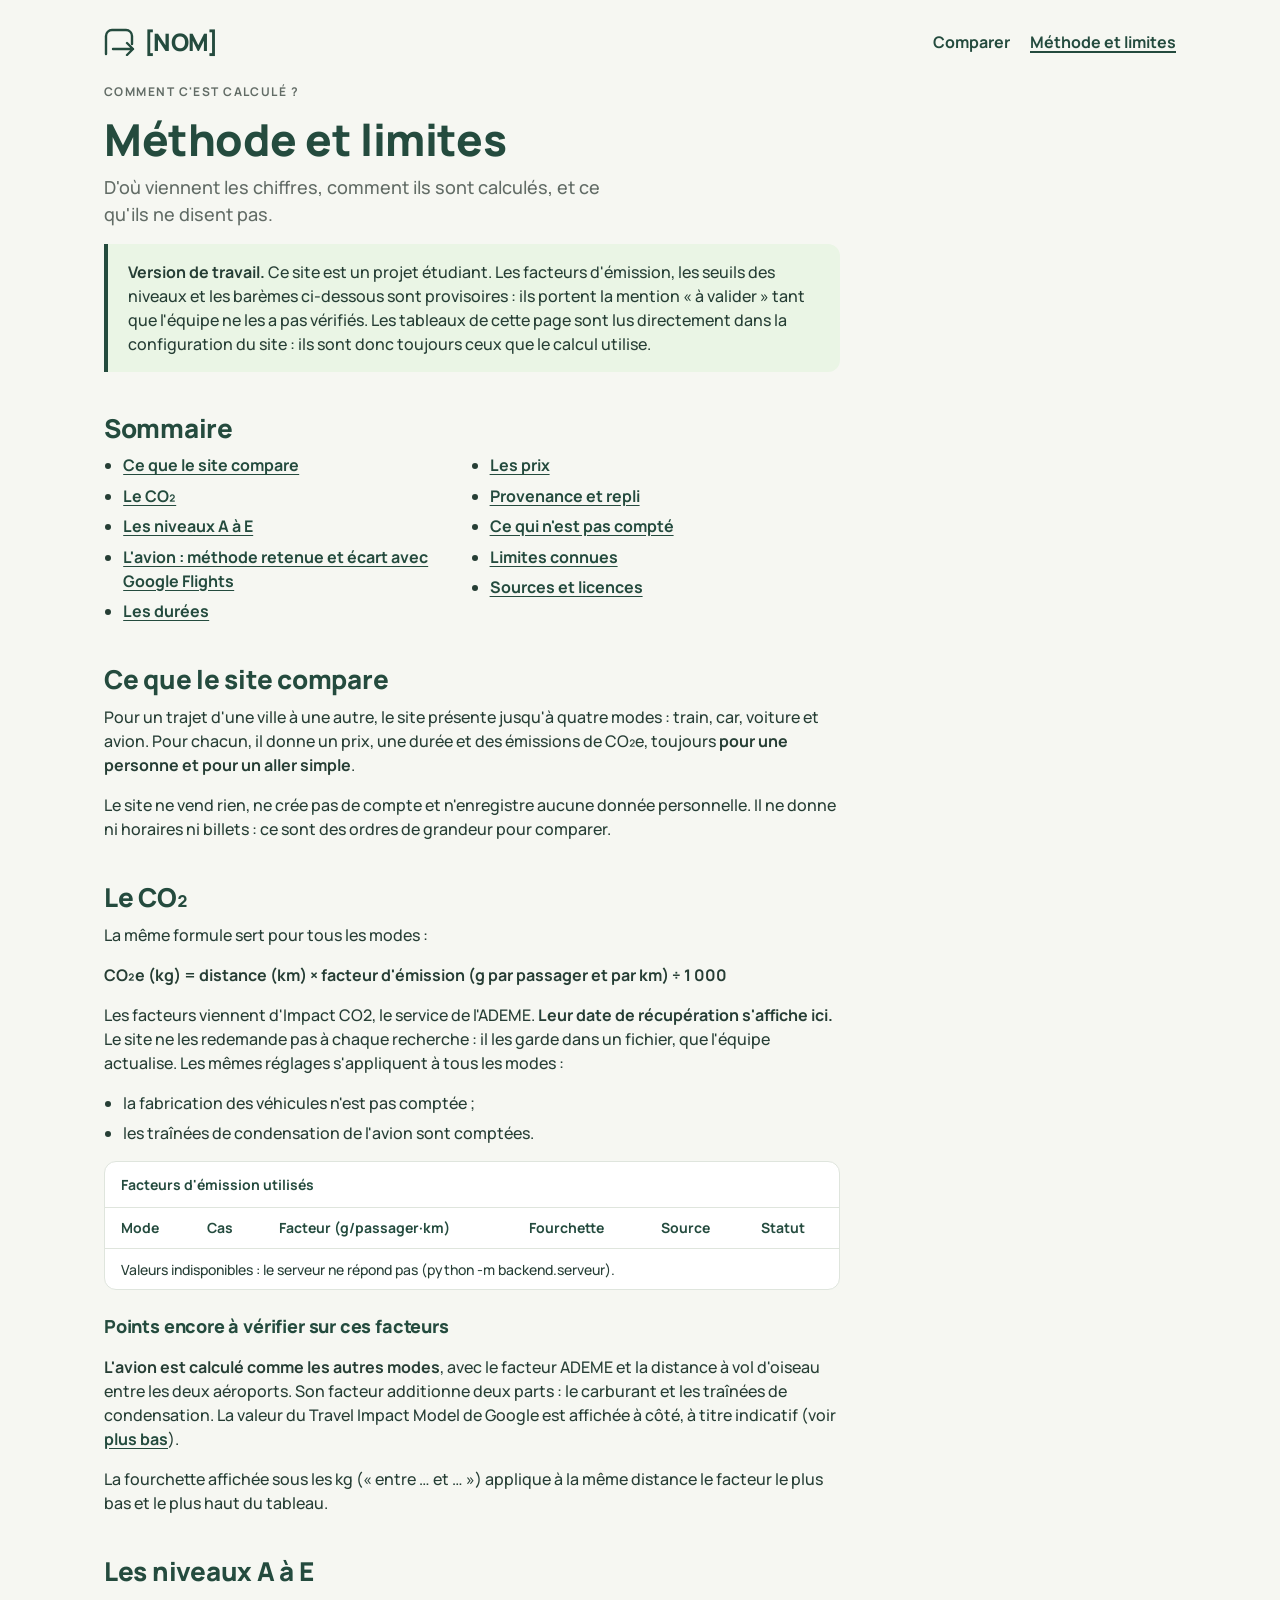
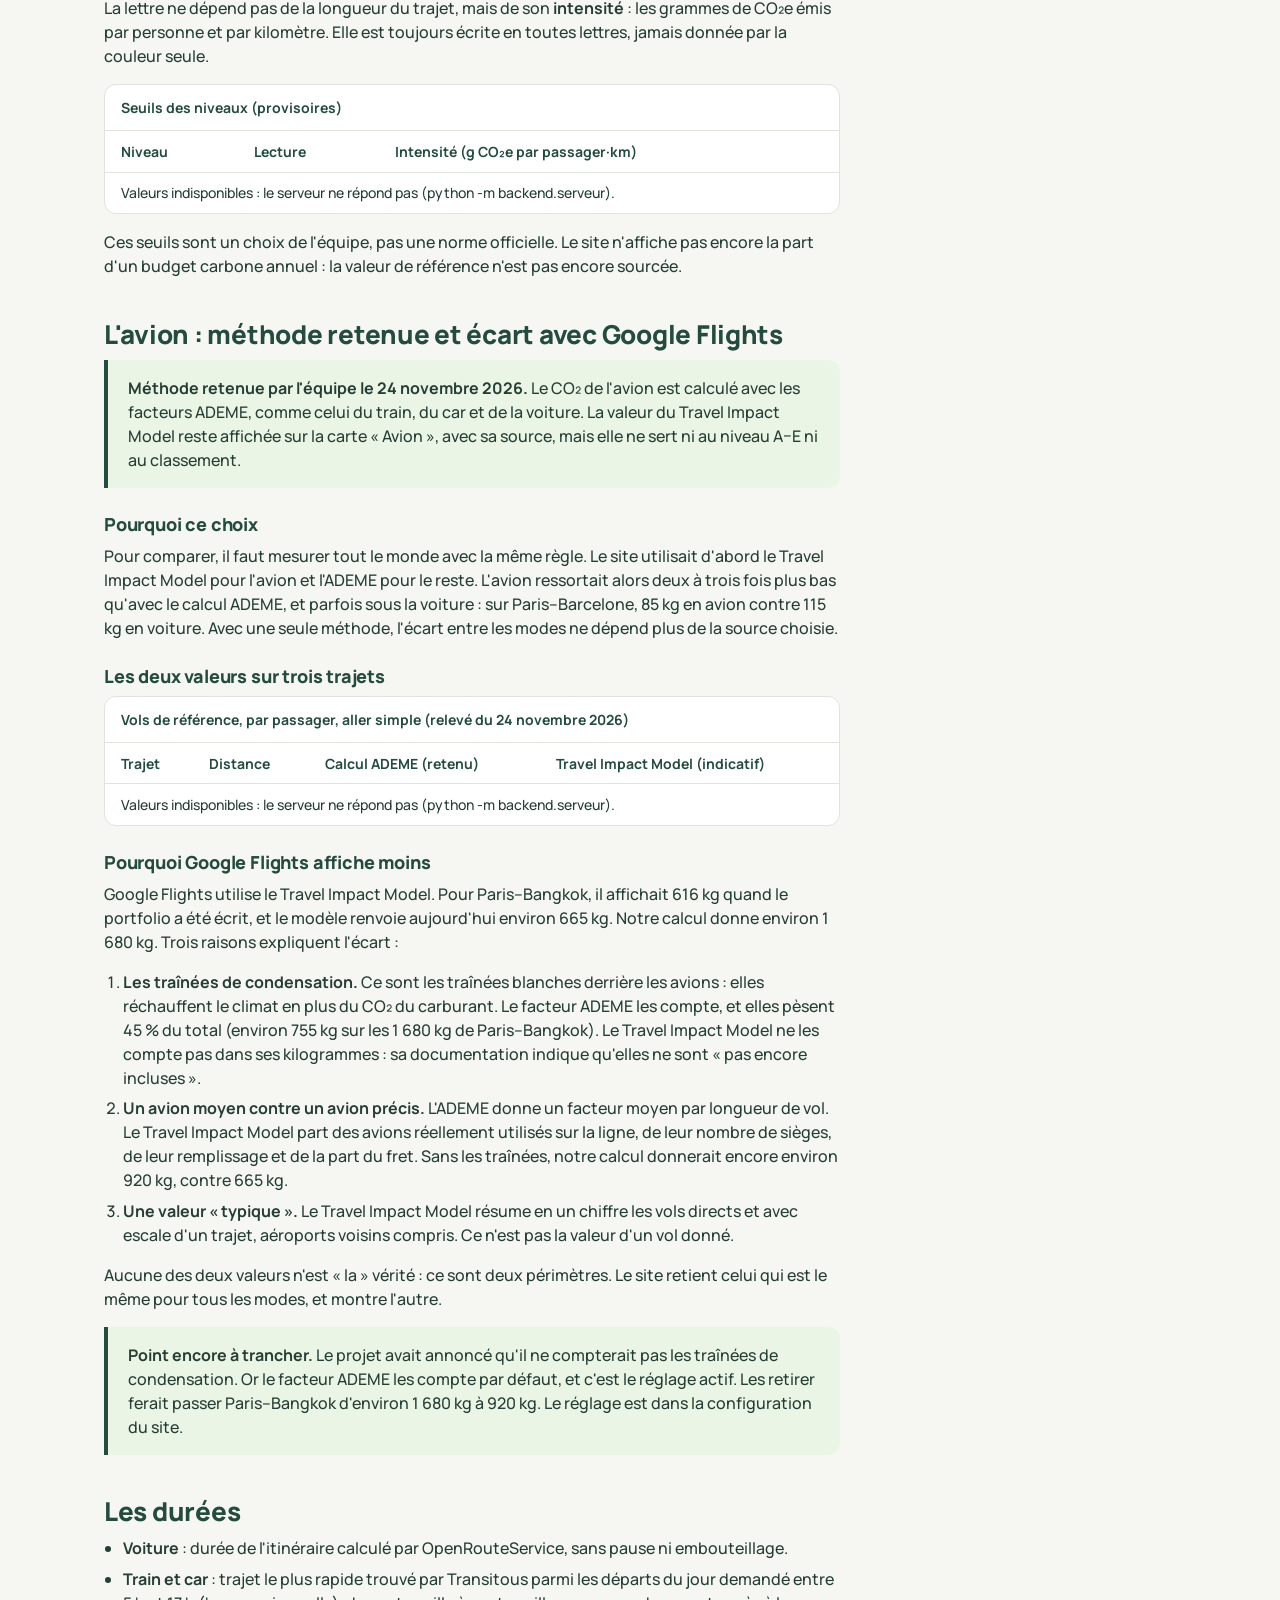
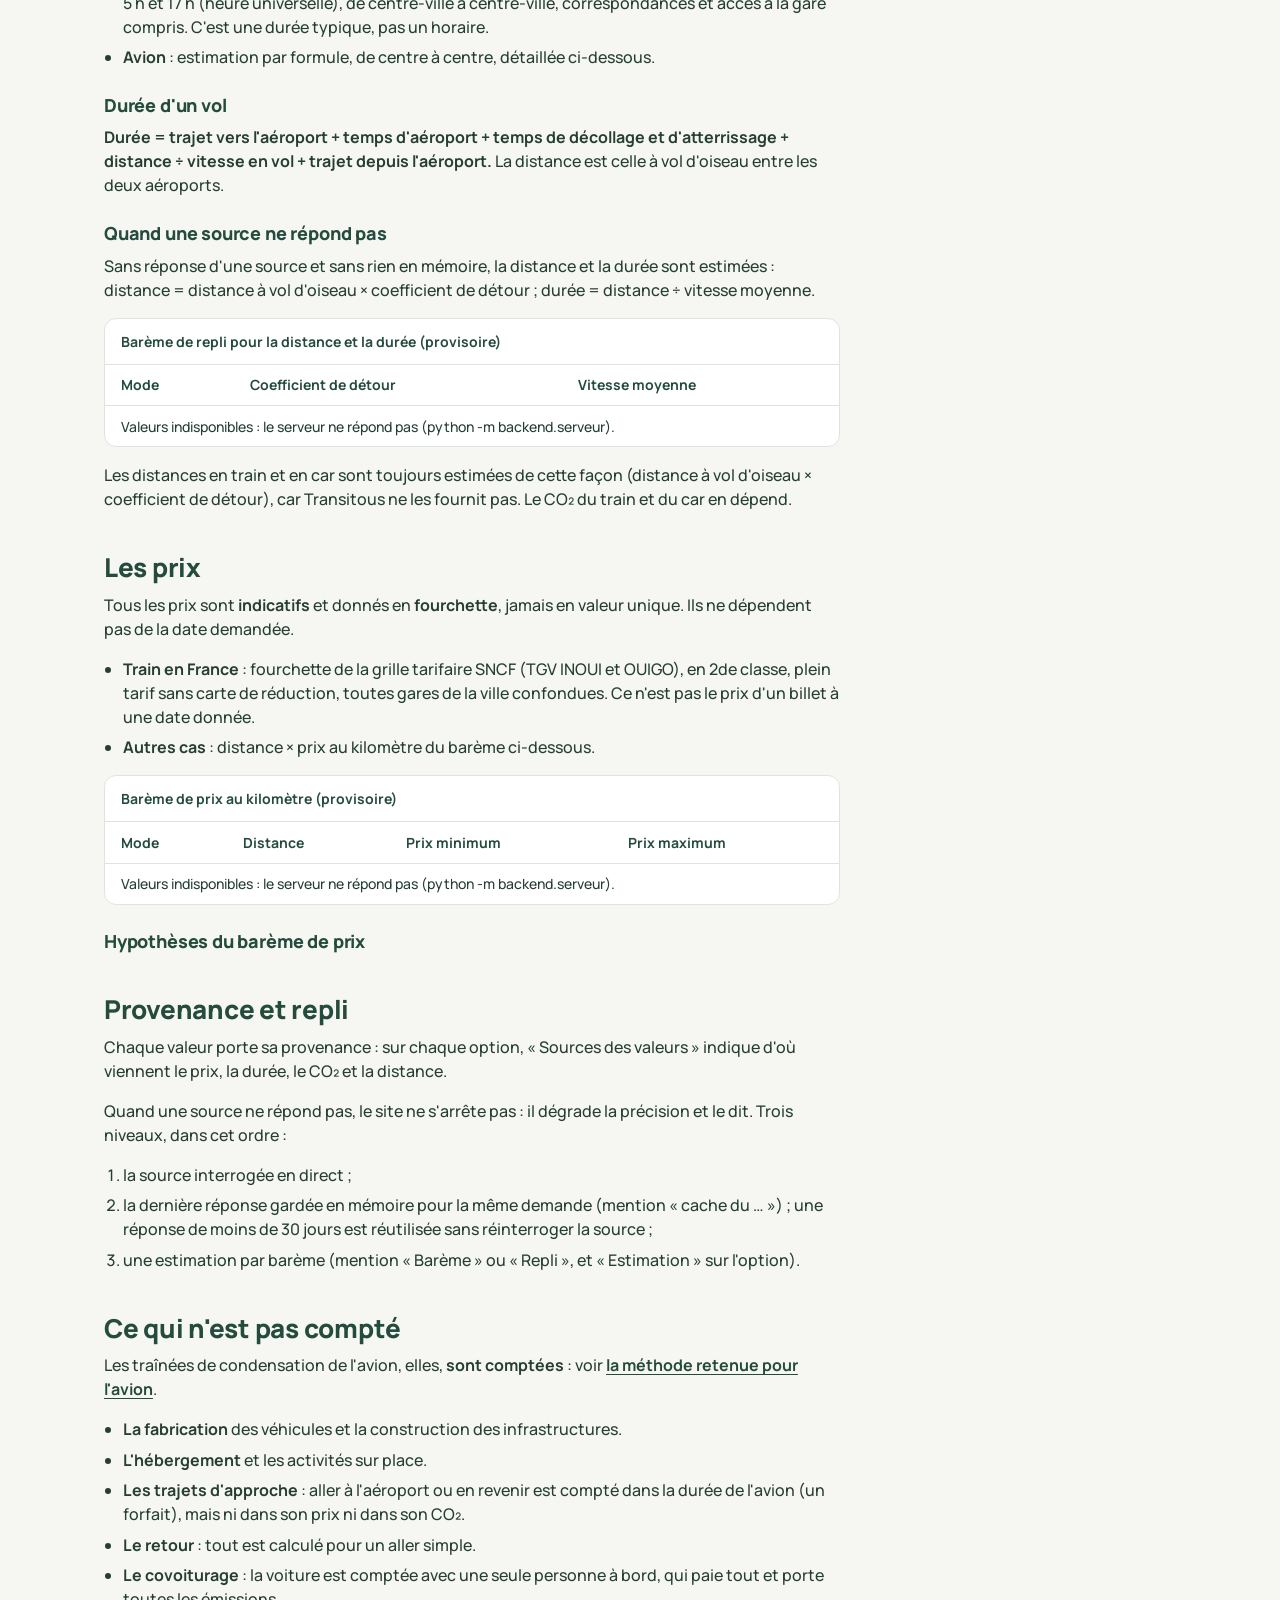
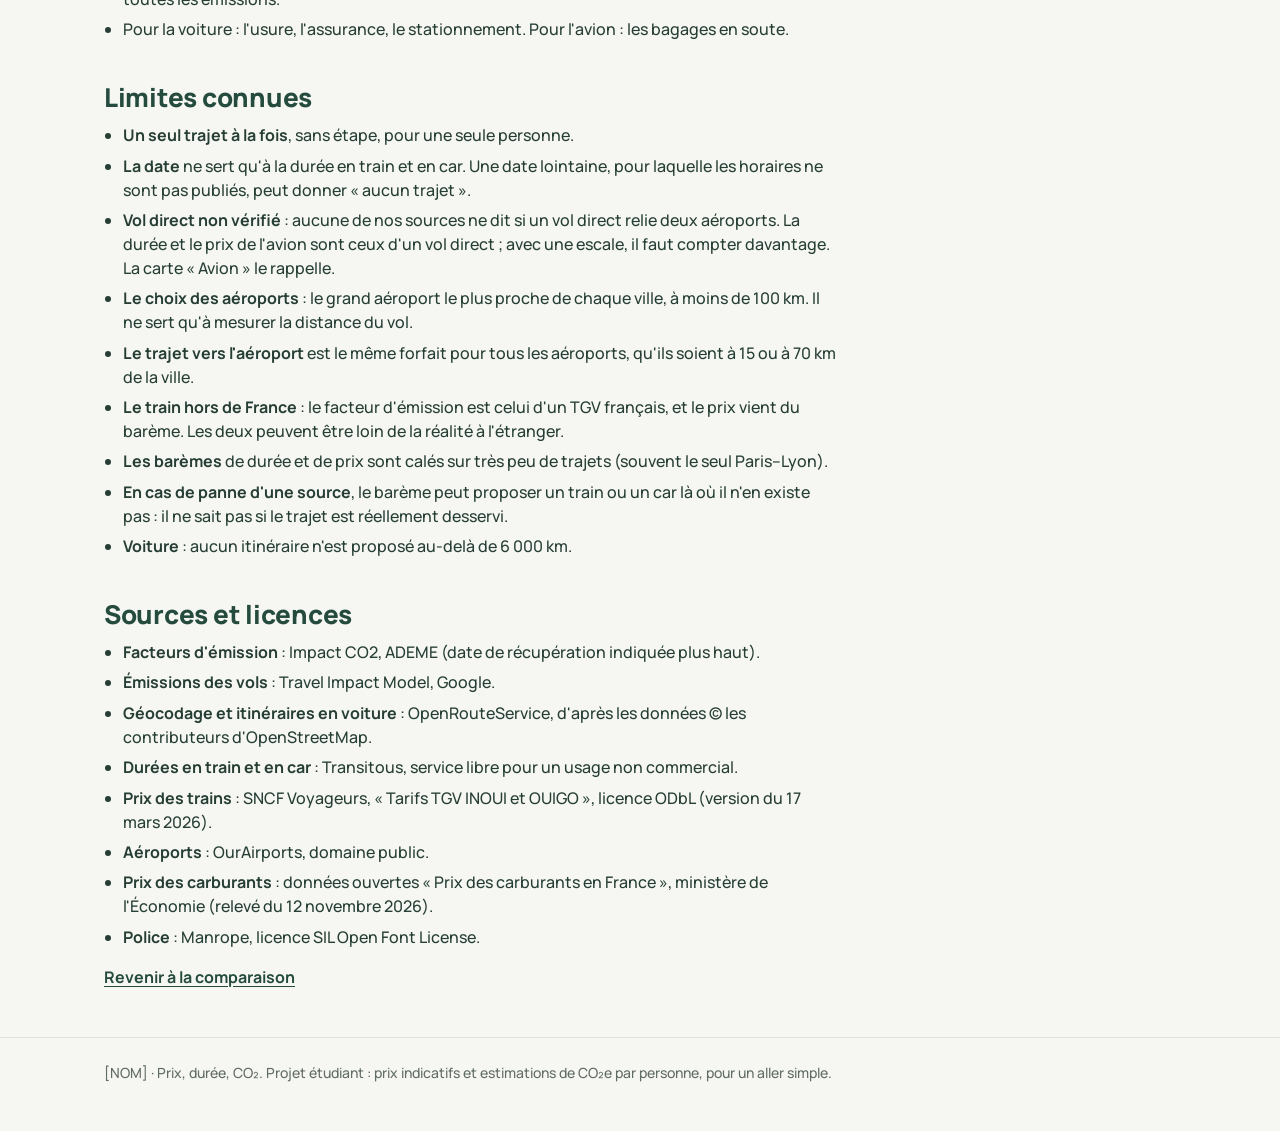
==== commit 44596fcb: "script d'actualisation des facteurs Impact CO2, date de récupération affichée, contrôle Impact CO2 d" ====
--- a/frontend/methode.html
+++ b/frontend/methode.html
@@ -60,7 +60,7 @@
       <h2 id="co2">Le CO₂</h2>
       <p>La même formule sert pour tous les modes :</p>
       <p><strong>CO₂e (kg) = distance (km) × facteur d'émission (g par passager et par km) ÷ 1 000</strong></p>
-      <p>Les facteurs viennent d'Impact CO2, le service de l'ADEME. Les mêmes réglages s'appliquent à tous les modes :</p>
+      <p>Les facteurs viennent d'Impact CO2, le service de l'ADEME. <strong id="date-facteurs">Leur date de récupération s'affiche ici.</strong> Le site ne les redemande pas à chaque recherche : il les garde dans un fichier, que l'équipe actualise. Les mêmes réglages s'appliquent à tous les modes :</p>
       <ul id="options-ademe" class="liste">
         <li>la fabrication des véhicules n'est pas comptée ;</li>
         <li>les traînées de condensation de l'avion sont comptées.</li>
@@ -185,7 +185,7 @@
 
       <h2 id="sources">Sources et licences</h2>
       <ul class="liste">
-        <li><strong>Facteurs d'émission</strong> : Impact CO2, ADEME (relevé du 10 novembre 2026).</li>
+        <li><strong>Facteurs d'émission</strong> : Impact CO2, ADEME (<span id="date-facteurs-sources">date de récupération indiquée plus haut</span>).</li>
         <li><strong>Émissions des vols</strong> : Travel Impact Model, Google.</li>
         <li><strong>Géocodage et itinéraires en voiture</strong> : OpenRouteService, d'après les données © les contributeurs d'OpenStreetMap.</li>
         <li><strong>Durées en train et en car</strong> : Transitous, service libre pour un usage non commercial.</li>
